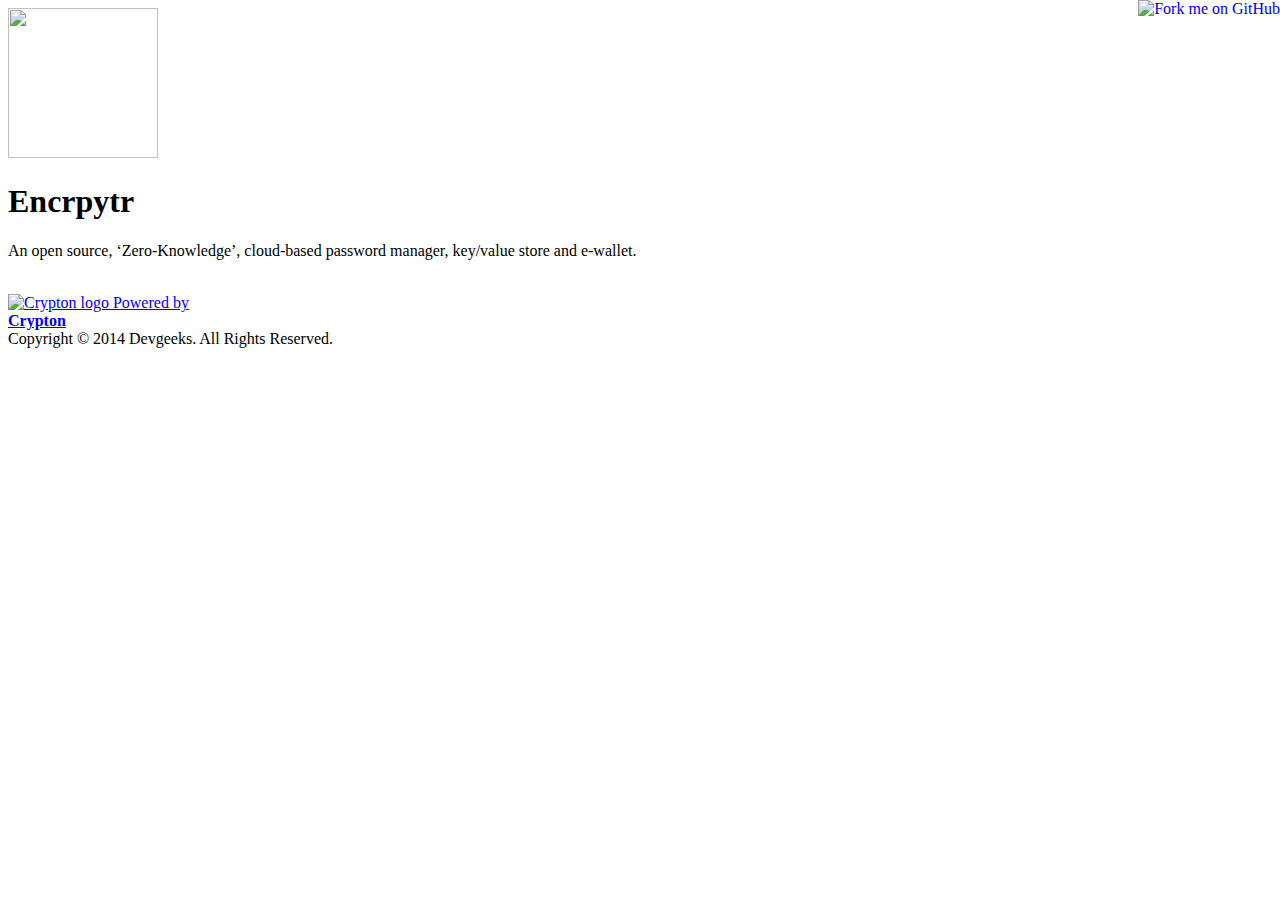
==== index.html @ 91ea1e86 "typo and some other pre-launch changes" ====
<!doctype html>
<!--[if lt IE 7 ]> <html class="no-js ie6" lang="en"> <![endif]-->
<!--[if IE 7 ]>    <html class="no-js ie7" lang="en"> <![endif]-->
<!--[if IE 8 ]>    <html class="no-js ie8" lang="en"> <![endif]-->
<!--[if (gte IE 9)|!(IE)]><!--> <html class="no-js" lang="en"> <!--<![endif]-->
<head>
  <meta charset="utf-8">
  <meta http-equiv="X-UA-Compatible" content="IE=edge,chrome=1">

  <title>Encryptr, Powered by Crypton</title>

  <meta name="description" content="Encryptr is an open source, ‘zero-knowledge’, cloud-based password manager, key/value store and e-wallet." />

  <meta name="viewport" content="width=device-width, initial-scale=1.0"/>

  <link rel="shortcut icon" href="/favicon.ico">
  <link rel="stylesheet" type="text/css" href="css/style.css" media="screen">

  <!--[if lt IE 9]>
    <script src="http://html5shiv.googlecode.com/svn/trunk/html5.js"></script>
  <link rel="stylesheet" type="text/css" href="css/ie.css" media="screen">
  <![endif]-->

  <!-- Typekit -->
  <script type="text/javascript" src="//use.typekit.net/xba6rxf.js"></script>
  <script type="text/javascript">try{Typekit.load();}catch(e){}</script>
</head>

<body id="encryptr">
  <div class="wrapper">
    <div class="container">

    <div class="row">
      <div>
        <img src="images/icon-encryptr.png" height="150" width="150">
        <h1 class="ir logo">Encrpytr</h1>
      </div>
    </div>

    <div class="row">
      <p class="description col-sm-8 col-sm-offset-2 col-md-6 col-md-offset-3">An open source, ‘Zero-Knowledge’, cloud-based password manager, key/value store and e-wallet.</p>
    </div>

    <div class="row buttons" style="visibility:hidden">
        <a href="#" class="app-store coming-soon"><img src="images/btn-app-store-coming-soon.png" height="52" width="155" alt="Available on the App Store"></a>
        <a href="##" class="google-play"><img src="images/btn-google-play.png" height="51" width="153" alt="Get it on Google Play"></a>
        <a href="##" class="desktop-app coming-soon"><img src="images/btn-desktop-coming-soon.png" height="52" width="155" alt="Get it for Desktop"></a>
      </div>

    <div class="row images">
      <div class="notebook"></div>
      <div class="iphone"></div>
      <div class="android"></div>
    </div>
  </div>

    <!-- GitHub Fork -->
    <a href="https://github.com/devgeeks/Encryptr"><img style="position: absolute; top: 0; right: 0; border: 0;" src="https://github-camo.global.ssl.fastly.net/a6677b08c955af8400f44c6298f40e7d19cc5b2d/68747470733a2f2f73332e616d617a6f6e6177732e636f6d2f6769746875622f726962626f6e732f666f726b6d655f72696768745f677261795f3664366436642e706e67" alt="Fork me on GitHub" data-canonical-src="https://s3.amazonaws.com/github/ribbons/forkme_right_gray_6d6d6d.png"></a>

    </div> <!-- .container -->

  <div class="row sponsored">
    <div class="col-sm-8 col-sm-offset-2 col-md-6 col-md-offset-3 col-lg-6 col-lg-offset-3">
      <a class="crypton" href="http://crypton.io." target="_blank"><img src="images/logo-crypton.png" height="43" width="124" alt="Crypton logo"> Powered by<br/><strong>Crypton</strong></a>
    </div>

  </div>

  <footer>
    Copyright &copy; 2014 Devgeeks. All Rights Reserved.
  </footer>


  <!-- Scripts -->
  <script src="//ajax.googleapis.com/ajax/libs/jquery/1.11.0/jquery.min.js"></script>

  <script src="js/plugins-min.js"></script>
  <script src="js/main-min.js"></script>

</body>
</html>
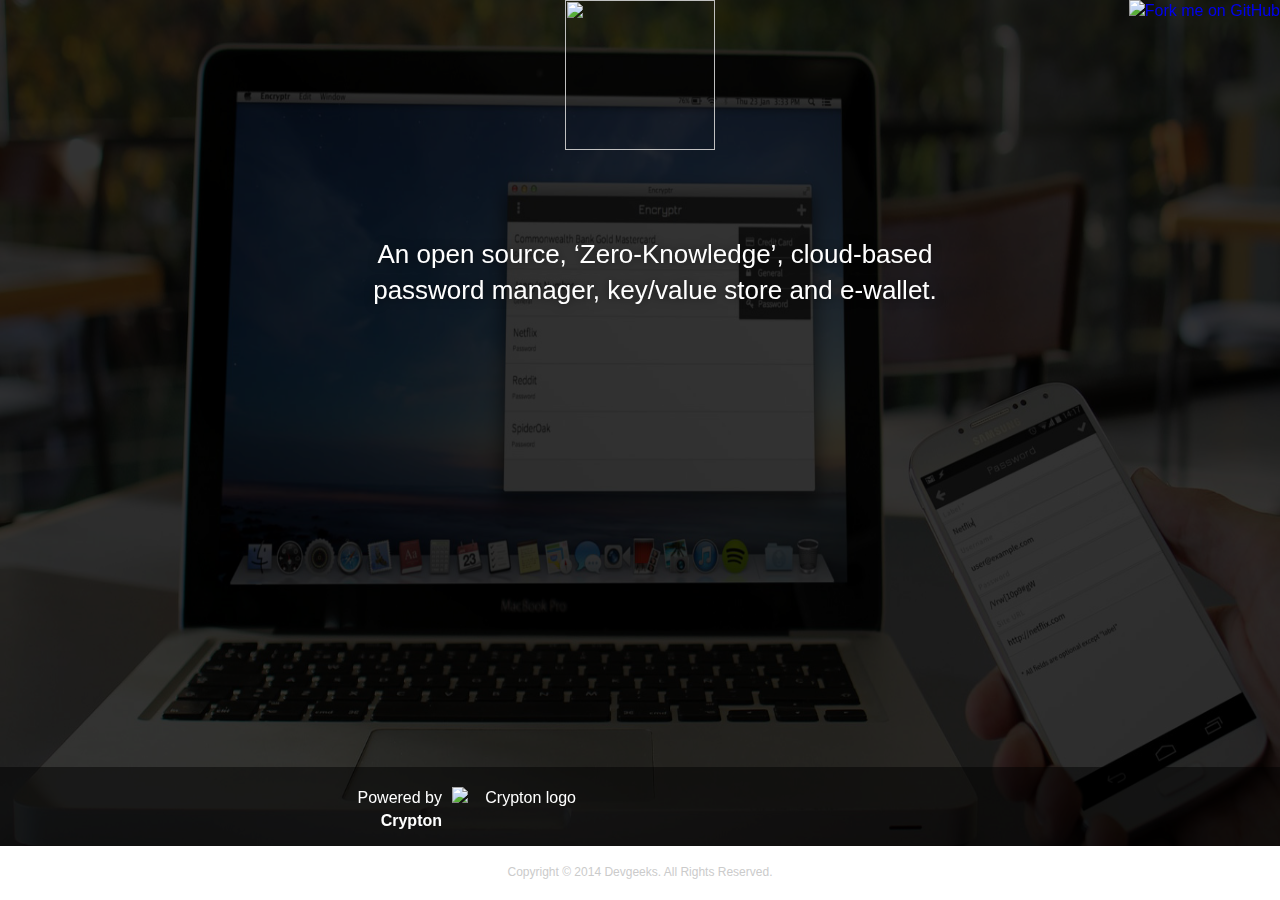
==== commit 1ca0fb80: "Merge 9fb2fab9880d6c416d9637548e2a4e3db90fe4f1 into 91ea1e86fa5f671bf40e0a42a2b309e0004c5e55" ====
--- a/index.html
+++ b/index.html
@@ -48,7 +48,7 @@
       </div>
 
     <div class="row images">
-      <div class="notebook"></div>
+      <!--<div class="notebook"></div>-->
       <div class="iphone"></div>
       <div class="android"></div>
     </div>
@@ -70,12 +70,12 @@
     Copyright &copy; 2014 Devgeeks. All Rights Reserved.
   </footer>
 
+  <div class="backstretch" style="left: 0px; top: 0px; overflow: hidden; margin: 0px; padding: 0px; z-index: -999999; position: fixed; width: 100%; height: 100%;"><img src="images/placeit2.jpg" style="position: absolute; margin: 0px; padding: 0px; border: none; max-height: none; max-width: none; z-index: -999999; opacity: 0.2; width: 100%; height: 100%; left: 0; top: 0px; background-color: rgb(0, 0, 0);"></div>
 
   <!-- Scripts -->
   <script src="//ajax.googleapis.com/ajax/libs/jquery/1.11.0/jquery.min.js"></script>
 
   <script src="js/plugins-min.js"></script>
   <script src="js/main-min.js"></script>
-
 </body>
 </html>
--- a/css/style.css
+++ b/css/style.css
@@ -0,0 +1,9 @@
+article,aside,details,figcaption,figure,footer,header,hgroup,nav,section{display:block}audio,canvas,video{display:inline-block;*display:inline;*zoom:1}audio:not([controls]){display:none}[hidden]{display:none}html{font-size:100%;-webkit-text-size-adjust:100%;-ms-text-size-adjust:100%}html,button,input,select,textarea{font-family:sans-serif;color:#222}body{background-color:#000;margin:0;font-size:1em;line-height:1.4}::-moz-selection{background:#400908;color:#fff;text-shadow:none}::selection{background:#400908;color:#fff;text-shadow:none}a{color:#00e}a:focus{outline:thin dotted}a:hover,a:active{outline:0}abbr[title]{border-bottom:1px dotted}b,strong{font-weight:bold}blockquote{margin:1em 40px}dfn{font-style:italic}hr{display:block;height:1px;border:0;border-top:1px solid #ccc;margin:1em 0;padding:0}ins{background:#ff9;color:#000;text-decoration:none}mark{background:#ff0;color:#000;font-style:italic;font-weight:bold}pre,code,kbd,samp{font-family:monospace,serif;_font-family:'courier new',monospace;font-size:1em}pre{white-space:pre;white-space:pre-wrap;word-wrap:break-word}q{quotes:none}q:before,q:after{content:"";content:none}small{font-size:85%}sub,sup{font-size:75%;line-height:0;position:relative;vertical-align:baseline}sup{top:-0.5em}sub{bottom:-0.25em}ul,ol{margin:0;padding:0}li{list-style-type:none}dd{margin:0 0 0 40px}nav ul,nav ol{list-style:none;list-style-image:none;margin:0;padding:0}img{border:0;-ms-interpolation-mode:bicubic;vertical-align:middle}svg:not(:root){overflow:hidden}figure{margin:0}form{margin:0}fieldset{border:0;margin:0;padding:0}label{cursor:pointer}legend{border:0;*margin-left:-7px;padding:0;white-space:normal}button,input,select,textarea{font-size:100%;margin:0;vertical-align:baseline;*vertical-align:middle}button,input{line-height:normal}button,input[type="button"],input[type="reset"],input[type="submit"]{cursor:pointer;-webkit-appearance:button;*overflow:visible}button[disabled],input[disabled]{cursor:default}input[type="checkbox"],input[type="radio"]{box-sizing:border-box;padding:0;*width:13px;*height:13px}input[type="search"]{-webkit-appearance:textfield;-moz-box-sizing:content-box;-webkit-box-sizing:content-box;box-sizing:content-box}input[type="search"]::-webkit-search-decoration,input[type="search"]::-webkit-search-cancel-button{-webkit-appearance:none}button::-moz-focus-inner,input::-moz-focus-inner{border:0;padding:0}textarea{overflow:auto;vertical-align:top;resize:vertical}input:invalid,textarea:invalid{background-color:#f0dddd}table{border-collapse:collapse;border-spacing:0}td{vertical-align:top}.chromeframe{margin:.2em 0;background:#ccc;color:black;padding:.2em 0}/*!
+ * Bootstrap v3.0.3
+ *
+ * Copyright 2013 Twitter, Inc
+ * Licensed under the Apache License v2.0
+ * http://www.apache.org/licenses/LICENSE-2.0
+ *
+ * Designed and built with all the love in the world @twitter by @mdo and @fat.
+ */.container{margin-right:auto;margin-left:auto;padding-left:15px;padding-right:15px}.container:before,.container:after{content:" ";display:table}.container:after{clear:both}@media(min-width:768px){.container{width:750px}}@media(min-width:992px){.container{width:970px}}@media(min-width:1200px){.container{width:1170px}}.row:before,.row:after{content:" ";display:table}.row:after{clear:both}.col-xs-1,.col-sm-1,.col-md-1,.col-lg-1,.col-xs-2,.col-sm-2,.col-md-2,.col-lg-2,.col-xs-3,.col-sm-3,.col-md-3,.col-lg-3,.col-xs-4,.col-sm-4,.col-md-4,.col-lg-4,.col-xs-5,.col-sm-5,.col-md-5,.col-lg-5,.col-xs-6,.col-sm-6,.col-md-6,.col-lg-6,.col-xs-7,.col-sm-7,.col-md-7,.col-lg-7,.col-xs-8,.col-sm-8,.col-md-8,.col-lg-8,.col-xs-9,.col-sm-9,.col-md-9,.col-lg-9,.col-xs-10,.col-sm-10,.col-md-10,.col-lg-10,.col-xs-11,.col-sm-11,.col-md-11,.col-lg-11,.col-xs-12,.col-sm-12,.col-md-12,.col-lg-12{position:relative;min-height:1px;padding-left:15px;padding-right:15px}.col-xs-1,.col-xs-2,.col-xs-3,.col-xs-4,.col-xs-5,.col-xs-6,.col-xs-7,.col-xs-8,.col-xs-9,.col-xs-10,.col-xs-11,.col-xs-12{float:left}.col-xs-12{width:100%}.col-xs-11{width:91.66666666666666%}.col-xs-10{width:83.33333333333334%}.col-xs-9{width:75%}.col-xs-8{width:66.66666666666666%}.col-xs-7{width:58.333333333333336%}.col-xs-6{width:50%}.col-xs-5{width:41.66666666666667%}.col-xs-4{width:33.33333333333333%}.col-xs-3{width:25%}.col-xs-2{width:16.666666666666664%}.col-xs-1{width:8.333333333333332%}.col-xs-pull-12{right:100%}.col-xs-pull-11{right:91.66666666666666%}.col-xs-pull-10{right:83.33333333333334%}.col-xs-pull-9{right:75%}.col-xs-pull-8{right:66.66666666666666%}.col-xs-pull-7{right:58.333333333333336%}.col-xs-pull-6{right:50%}.col-xs-pull-5{right:41.66666666666667%}.col-xs-pull-4{right:33.33333333333333%}.col-xs-pull-3{right:25%}.col-xs-pull-2{right:16.666666666666664%}.col-xs-pull-1{right:8.333333333333332%}.col-xs-pull-0{right:0}.col-xs-push-12{left:100%}.col-xs-push-11{left:91.66666666666666%}.col-xs-push-10{left:83.33333333333334%}.col-xs-push-9{left:75%}.col-xs-push-8{left:66.66666666666666%}.col-xs-push-7{left:58.333333333333336%}.col-xs-push-6{left:50%}.col-xs-push-5{left:41.66666666666667%}.col-xs-push-4{left:33.33333333333333%}.col-xs-push-3{left:25%}.col-xs-push-2{left:16.666666666666664%}.col-xs-push-1{left:8.333333333333332%}.col-xs-push-0{left:0}.col-xs-offset-12{margin-left:100%}.col-xs-offset-11{margin-left:91.66666666666666%}.col-xs-offset-10{margin-left:83.33333333333334%}.col-xs-offset-9{margin-left:75%}.col-xs-offset-8{margin-left:66.66666666666666%}.col-xs-offset-7{margin-left:58.333333333333336%}.col-xs-offset-6{margin-left:50%}.col-xs-offset-5{margin-left:41.66666666666667%}.col-xs-offset-4{margin-left:33.33333333333333%}.col-xs-offset-3{margin-left:25%}.col-xs-offset-2{margin-left:16.666666666666664%}.col-xs-offset-1{margin-left:8.333333333333332%}.col-xs-offset-0{margin-left:0}@media(min-width:768px){.col-sm-1,.col-sm-2,.col-sm-3,.col-sm-4,.col-sm-5,.col-sm-6,.col-sm-7,.col-sm-8,.col-sm-9,.col-sm-10,.col-sm-11,.col-sm-12{float:left}.col-sm-12{width:100%}.col-sm-11{width:91.66666666666666%}.col-sm-10{width:83.33333333333334%}.col-sm-9{width:75%}.col-sm-8{width:66.66666666666666%}.col-sm-7{width:58.333333333333336%}.col-sm-6{width:50%}.col-sm-5{width:41.66666666666667%}.col-sm-4{width:33.33333333333333%}.col-sm-3{width:25%}.col-sm-2{width:16.666666666666664%}.col-sm-1{width:8.333333333333332%}.col-sm-pull-12{right:100%}.col-sm-pull-11{right:91.66666666666666%}.col-sm-pull-10{right:83.33333333333334%}.col-sm-pull-9{right:75%}.col-sm-pull-8{right:66.66666666666666%}.col-sm-pull-7{right:58.333333333333336%}.col-sm-pull-6{right:50%}.col-sm-pull-5{right:41.66666666666667%}.col-sm-pull-4{right:33.33333333333333%}.col-sm-pull-3{right:25%}.col-sm-pull-2{right:16.666666666666664%}.col-sm-pull-1{right:8.333333333333332%}.col-sm-pull-0{right:0}.col-sm-push-12{left:100%}.col-sm-push-11{left:91.66666666666666%}.col-sm-push-10{left:83.33333333333334%}.col-sm-push-9{left:75%}.col-sm-push-8{left:66.66666666666666%}.col-sm-push-7{left:58.333333333333336%}.col-sm-push-6{left:50%}.col-sm-push-5{left:41.66666666666667%}.col-sm-push-4{left:33.33333333333333%}.col-sm-push-3{left:25%}.col-sm-push-2{left:16.666666666666664%}.col-sm-push-1{left:8.333333333333332%}.col-sm-push-0{left:0}.col-sm-offset-12{margin-left:100%}.col-sm-offset-11{margin-left:91.66666666666666%}.col-sm-offset-10{margin-left:83.33333333333334%}.col-sm-offset-9{margin-left:75%}.col-sm-offset-8{margin-left:66.66666666666666%}.col-sm-offset-7{margin-left:58.333333333333336%}.col-sm-offset-6{margin-left:50%}.col-sm-offset-5{margin-left:41.66666666666667%}.col-sm-offset-4{margin-left:33.33333333333333%}.col-sm-offset-3{margin-left:25%}.col-sm-offset-2{margin-left:16.666666666666664%}.col-sm-offset-1{margin-left:8.333333333333332%}.col-sm-offset-0{margin-left:0}}@media(min-width:992px){.col-md-1,.col-md-2,.col-md-3,.col-md-4,.col-md-5,.col-md-6,.col-md-7,.col-md-8,.col-md-9,.col-md-10,.col-md-11,.col-md-12{float:left}.col-md-12{width:100%}.col-md-11{width:91.66666666666666%}.col-md-10{width:83.33333333333334%}.col-md-9{width:75%}.col-md-8{width:66.66666666666666%}.col-md-7{width:58.333333333333336%}.col-md-6{width:50%}.col-md-5{width:41.66666666666667%}.col-md-4{width:33.33333333333333%}.col-md-3{width:25%}.col-md-2{width:16.666666666666664%}.col-md-1{width:8.333333333333332%}.col-md-pull-12{right:100%}.col-md-pull-11{right:91.66666666666666%}.col-md-pull-10{right:83.33333333333334%}.col-md-pull-9{right:75%}.col-md-pull-8{right:66.66666666666666%}.col-md-pull-7{right:58.333333333333336%}.col-md-pull-6{right:50%}.col-md-pull-5{right:41.66666666666667%}.col-md-pull-4{right:33.33333333333333%}.col-md-pull-3{right:25%}.col-md-pull-2{right:16.666666666666664%}.col-md-pull-1{right:8.333333333333332%}.col-md-pull-0{right:0}.col-md-push-12{left:100%}.col-md-push-11{left:91.66666666666666%}.col-md-push-10{left:83.33333333333334%}.col-md-push-9{left:75%}.col-md-push-8{left:66.66666666666666%}.col-md-push-7{left:58.333333333333336%}.col-md-push-6{left:50%}.col-md-push-5{left:41.66666666666667%}.col-md-push-4{left:33.33333333333333%}.col-md-push-3{left:25%}.col-md-push-2{left:16.666666666666664%}.col-md-push-1{left:8.333333333333332%}.col-md-push-0{left:0}.col-md-offset-12{margin-left:100%}.col-md-offset-11{margin-left:91.66666666666666%}.col-md-offset-10{margin-left:83.33333333333334%}.col-md-offset-9{margin-left:75%}.col-md-offset-8{margin-left:66.66666666666666%}.col-md-offset-7{margin-left:58.333333333333336%}.col-md-offset-6{margin-left:50%}.col-md-offset-5{margin-left:41.66666666666667%}.col-md-offset-4{margin-left:33.33333333333333%}.col-md-offset-3{margin-left:25%}.col-md-offset-2{margin-left:16.666666666666664%}.col-md-offset-1{margin-left:8.333333333333332%}.col-md-offset-0{margin-left:0}}@media(min-width:1200px){.col-lg-1,.col-lg-2,.col-lg-3,.col-lg-4,.col-lg-5,.col-lg-6,.col-lg-7,.col-lg-8,.col-lg-9,.col-lg-10,.col-lg-11,.col-lg-12{float:left}.col-lg-12{width:100%}.col-lg-11{width:91.66666666666666%}.col-lg-10{width:83.33333333333334%}.col-lg-9{width:75%}.col-lg-8{width:66.66666666666666%}.col-lg-7{width:58.333333333333336%}.col-lg-6{width:50%}.col-lg-5{width:41.66666666666667%}.col-lg-4{width:33.33333333333333%}.col-lg-3{width:25%}.col-lg-2{width:16.666666666666664%}.col-lg-1{width:8.333333333333332%}.col-lg-pull-12{right:100%}.col-lg-pull-11{right:91.66666666666666%}.col-lg-pull-10{right:83.33333333333334%}.col-lg-pull-9{right:75%}.col-lg-pull-8{right:66.66666666666666%}.col-lg-pull-7{right:58.333333333333336%}.col-lg-pull-6{right:50%}.col-lg-pull-5{right:41.66666666666667%}.col-lg-pull-4{right:33.33333333333333%}.col-lg-pull-3{right:25%}.col-lg-pull-2{right:16.666666666666664%}.col-lg-pull-1{right:8.333333333333332%}.col-lg-pull-0{right:0}.col-lg-push-12{left:100%}.col-lg-push-11{left:91.66666666666666%}.col-lg-push-10{left:83.33333333333334%}.col-lg-push-9{left:75%}.col-lg-push-8{left:66.66666666666666%}.col-lg-push-7{left:58.333333333333336%}.col-lg-push-6{left:50%}.col-lg-push-5{left:41.66666666666667%}.col-lg-push-4{left:33.33333333333333%}.col-lg-push-3{left:25%}.col-lg-push-2{left:16.666666666666664%}.col-lg-push-1{left:8.333333333333332%}.col-lg-push-0{left:0}.col-lg-offset-12{margin-left:100%}.col-lg-offset-11{margin-left:91.66666666666666%}.col-lg-offset-10{margin-left:83.33333333333334%}.col-lg-offset-9{margin-left:75%}.col-lg-offset-8{margin-left:66.66666666666666%}.col-lg-offset-7{margin-left:58.333333333333336%}.col-lg-offset-6{margin-left:50%}.col-lg-offset-5{margin-left:41.66666666666667%}.col-lg-offset-4{margin-left:33.33333333333333%}.col-lg-offset-3{margin-left:25%}.col-lg-offset-2{margin-left:16.666666666666664%}.col-lg-offset-1{margin-left:8.333333333333332%}.col-lg-offset-0{margin-left:0}}.modal-open{overflow:hidden}.modal{display:none;overflow:auto;overflow-y:scroll;position:fixed;top:0;right:0;bottom:0;left:0;z-index:1040}.modal.fade .modal-dialog{-webkit-transform:translate(0,-25%);-ms-transform:translate(0,-25%);transform:translate(0,-25%);-webkit-transition:-webkit-transform .3s ease-out;-moz-transition:-moz-transform .3s ease-out;-o-transition:-o-transform .3s ease-out;transition:transform .3s ease-out}.modal.in .modal-dialog{-webkit-transform:translate(0,0);-ms-transform:translate(0,0);transform:translate(0,0)}.modal-dialog{position:relative;width:auto;margin:10px;z-index:1050}.modal-content{position:relative;background-color:#fff;border:1px solid #999;border:1px solid rgba(0,0,0,0.2);border-radius:6px;-webkit-box-shadow:0 3px 9px rgba(0,0,0,0.5);box-shadow:0 3px 9px rgba(0,0,0,0.5);background-clip:padding-box;outline:0}.modal-backdrop{position:fixed;top:0;right:0;bottom:0;left:0;z-index:1030;background-color:#000}.modal-backdrop.fade{opacity:0;filter:alpha(opacity=0)}.modal-backdrop.in{opacity:.5;filter:alpha(opacity=50)}.modal-header{padding:15px;border-bottom:1px solid #e5e5e5;min-height:16.428571429px}.modal-header .close{margin-top:-2px}.modal-title{margin:0;line-height:1.428571429}.modal-body{position:relative;padding:20px}.modal-footer{margin-top:15px;padding:19px 20px 20px;text-align:right;border-top:1px solid #e5e5e5}.modal-footer:before,.modal-footer:after{content:" ";display:table}.modal-footer:after{clear:both}.modal-footer .btn+.btn{margin-left:5px;margin-bottom:0}.modal-footer .btn-group .btn+.btn{margin-left:-1px}.modal-footer .btn-block+.btn-block{margin-left:0}@media screen and (min-width:768px){.modal-dialog{width:600px;margin:30px auto}.modal-content{-webkit-box-shadow:0 5px 15px rgba(0,0,0,0.5);box-shadow:0 5px 15px rgba(0,0,0,0.5)}}.text-shadow{text-shadow:0 1px 2px rgba(0,0,0,0.2)}body{font-family:"proxima-nova","Helvetica Neue",Helvetica,Arial,sans-serif;margin:0;text-align:center;height:100%;color:#fff;position:relative}.wrapper{width:100%;margin:0 auto;padding:0}header{margin-top:3em}header img{animation:spin 10000ms infinite linear}h1.logo{margin:10px auto 5px;width:300px;height:45px;background:url(../images/text-encryptr.png) no-repeat}p.description{font-size:26px;text-shadow:0 0 10px rgba(0,0,0,0.5)}.buttons{padding-bottom:30em}.buttons img{margin:5px 0}.buttons a:hover{opacity:.8}.buttons a.coming-soon{opacity:.5;position:relative;cursor:default}.buttons a.coming-soon:before{position:absolute;top:0;font-weight:bold;color:#fff;width:100%;padding:14px 0 15px;margin-top:-14px;border-radius:4px}.sponsored{position:absolute;bottom:3em;background:rgba(0,0,0,0.5);width:100%;padding:.25em 0;margin-top:3em;font-size:16px}.sponsored a{color:#fff;display:block;float:left;width:45%;margin:0 2.5%;text-align:center;padding:1em 0;text-decoration:none}.sponsored a img{display:none;float:right;margin:0 0 0 10px}.notebook{display:none}.iphone{display:none}.android{display:block;width:220px;height:441px;background:url('../images/img-android-phone.png') no-repeat;margin-left:-110px;bottom:0;position:absolute;left:50%}footer{background:#fff;text-align:center;font-size:.75em;color:#cbcbcb;padding:1.5em 0;position:absolute;bottom:0;height:1.5em;width:100%}.ir{display:block;border:0;text-indent:-999em;overflow:hidden;background-color:transparent;background-repeat:no-repeat;text-align:left;direction:ltr;*line-height:0}.ir br{display:none}@keyframes spin{0%{transform:rotateZ(0deg)}100%{transform:rotateZ(360deg)}}@media only screen and (min-width:800px){.buttons{padding-bottom:10em}.sponsored{position:fixed}.sponsored a{text-align:right;width:225px}.sponsored a.spideroak{width:170px}.sponsored a img{display:block}.android{bottom:-330px}footer{position:fixed}}@media only screen and (min-width:1000px){.container{position:relative}.notebook{display:block;width:327px;height:191px;background:url('../images/img-notebook.png') no-repeat;position:absolute;top:-180px;right:-10px;transition:all .2s ease-in;transform:rotate(5deg) translateX(20px) translateY(120px)}.iphone{display:block;z-index:100;width:210px;height:449px;background:url('../images/img-iphone-phone.png') no-repeat;position:absolute;bottom:-170px;right:-220px;transition:all 0s ease-in;transform:rotate(10deg) translateX(-270px) translateY(-40px)}.android{z-index:100;top:140px;left:-200px;margin-left:0;transition:all .3s ease-in;transform:rotate(-10deg) translateX(210px) translateY(-40px)}}@media only screen and (min-width:1200px){.android{left:-170px}}@media only screen and (-webkit-min-device-pixel-ratio:1.5),only screen and (-moz-min-device-pixel-ratio:1.5),only screen and (-o-min-device-pixel-ratio:3/.hidden{display:none!important;visibility:hidden}.visuallyhidden{border:0;clip:rect(0 0 0 0);height:1px;margin:-1px;overflow:hidden;padding:0;position:absolute;width:1px}.visuallyhidden.focusable:active,.visuallyhidden.focusable:focus{clip:auto;height:auto;margin:0;overflow:visible;position:static;width:auto}.invisible{visibility:hidden}.clearfix:before,.clearfix:after{content:"";display:table}.clearfix:after{clear:both}.clearfix{*zoom:1}
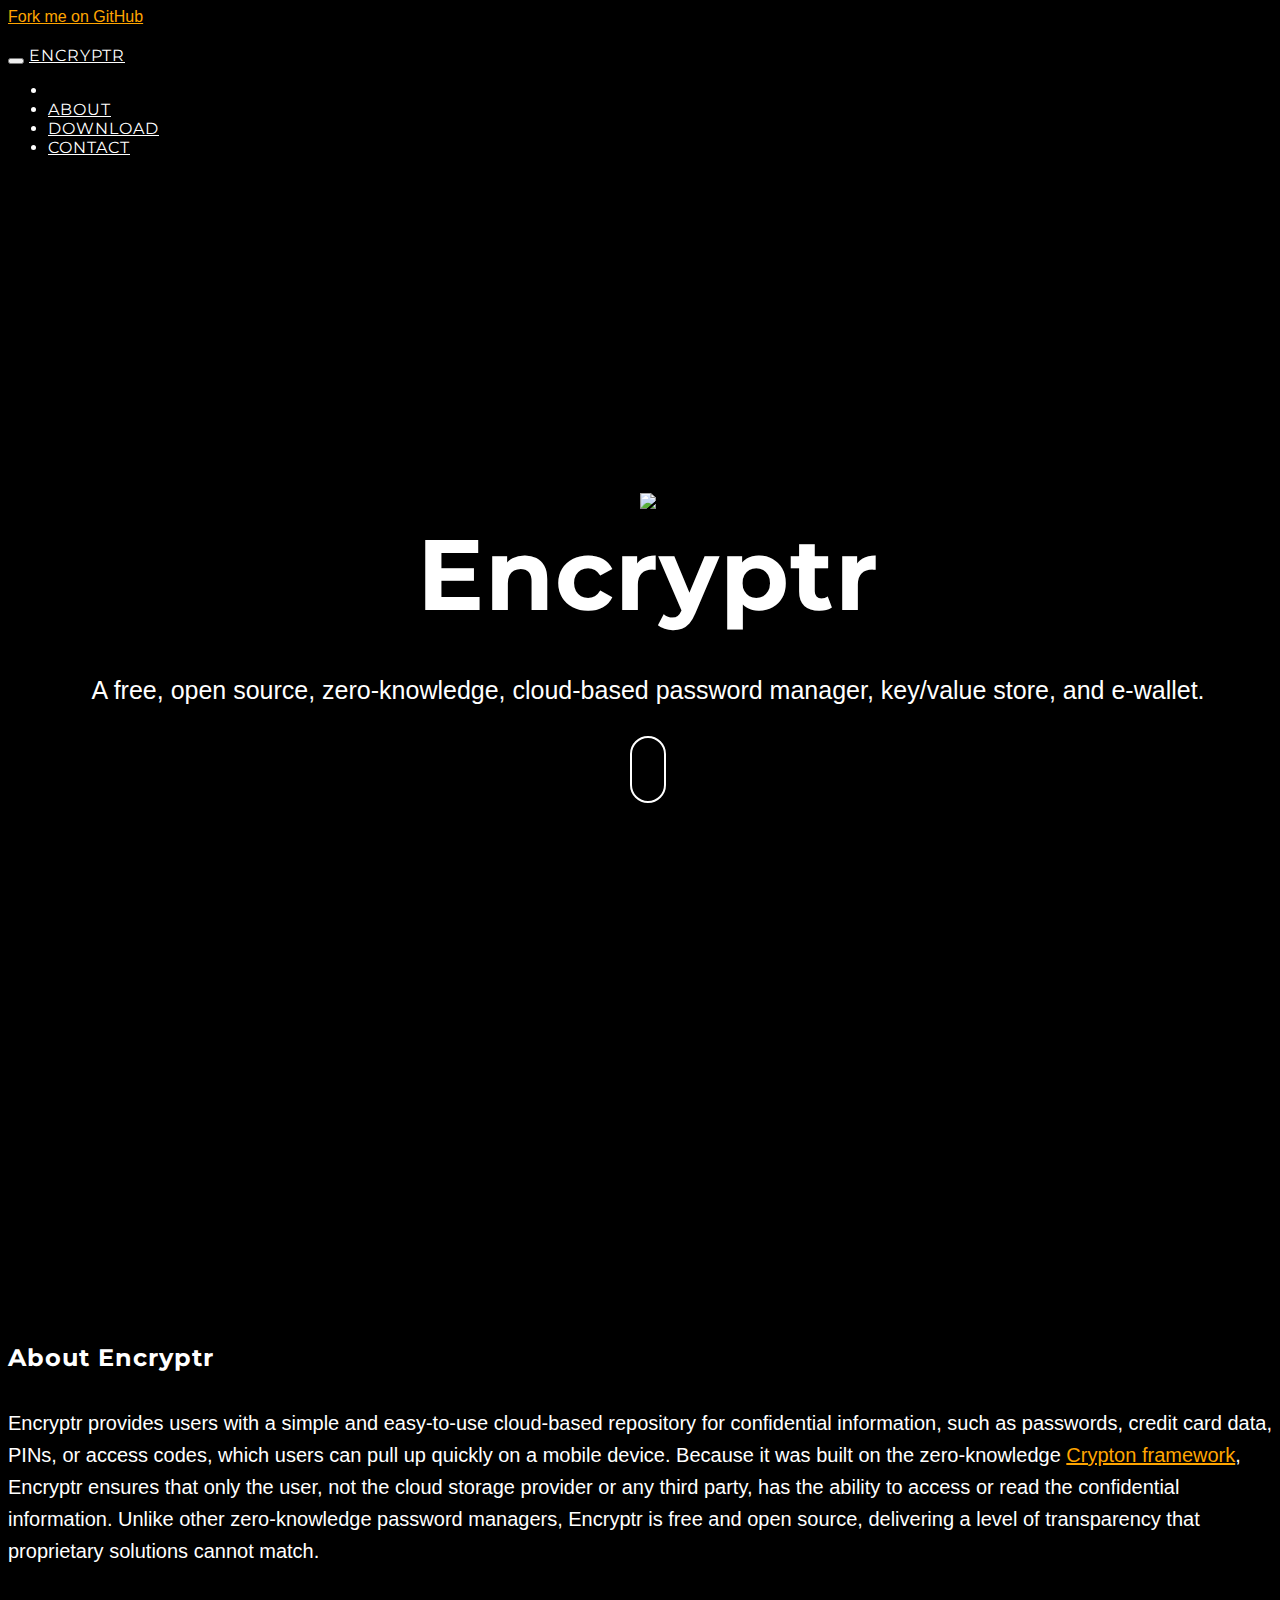
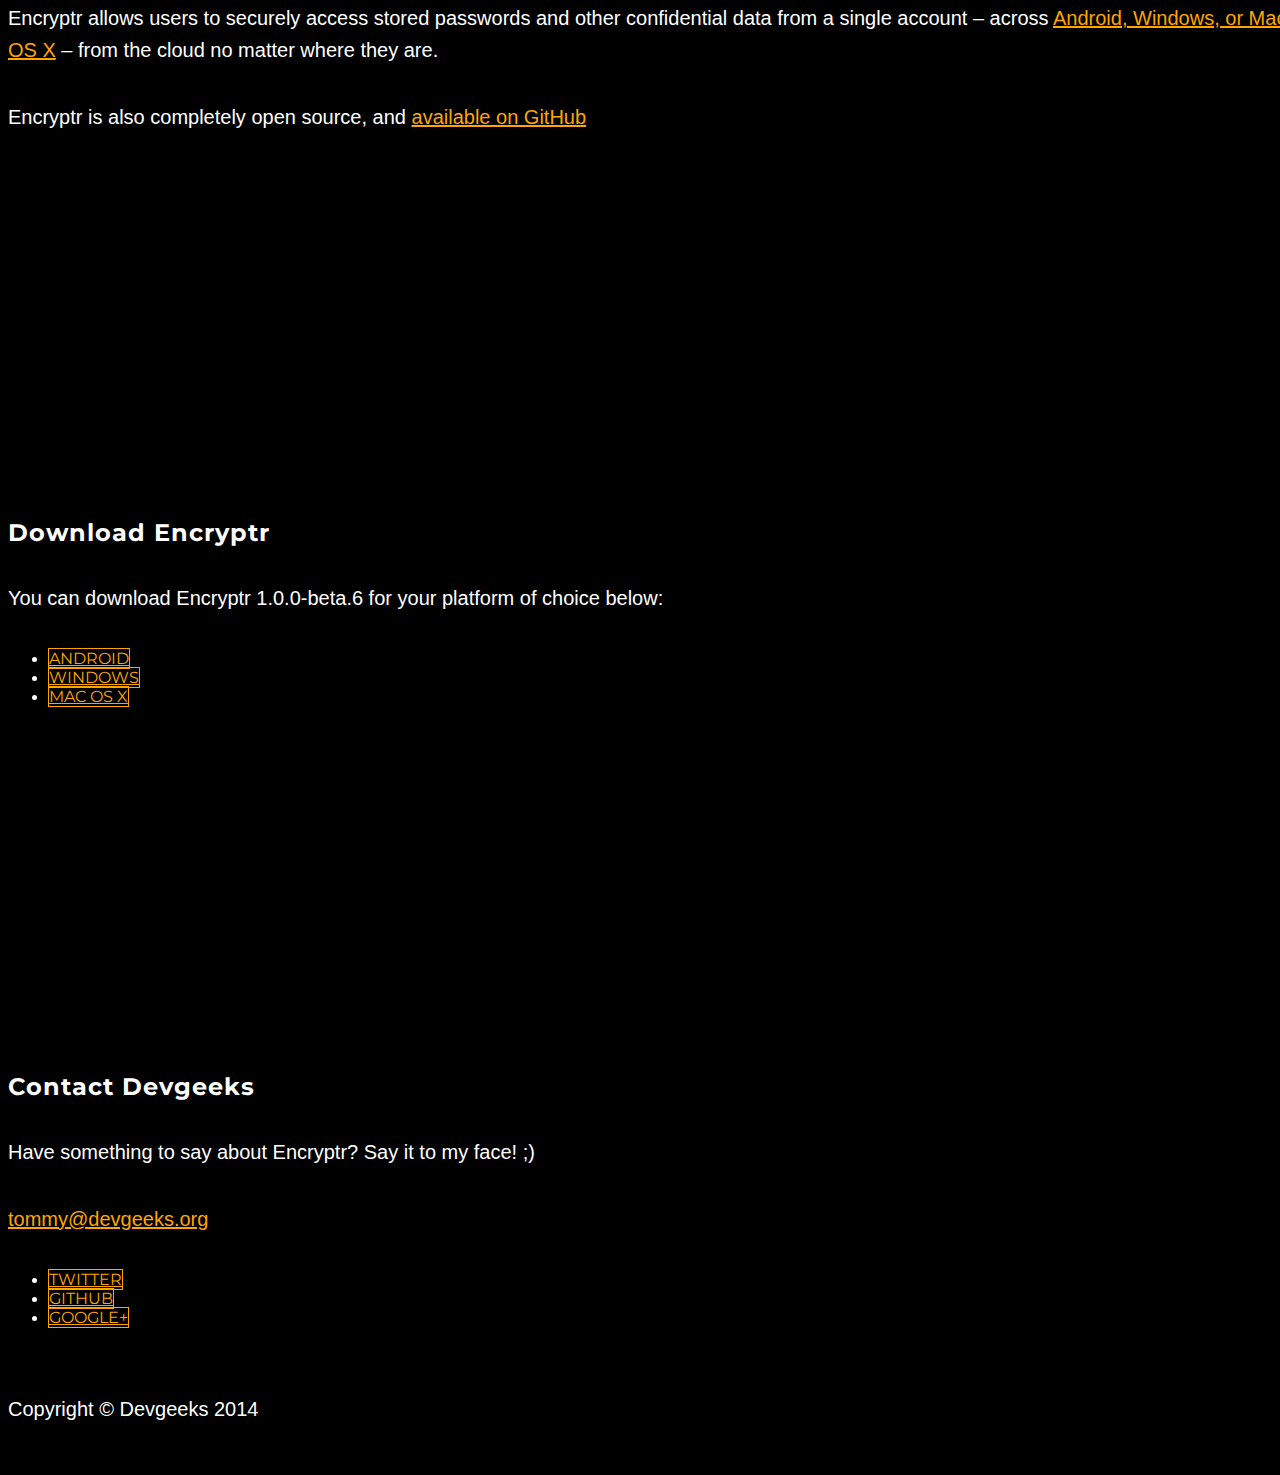
==== commit e0d63145: "font smoothing and css animations" ====
--- a/index.html
+++ b/index.html
@@ -1,81 +1,177 @@
-<!doctype html>
-<!--[if lt IE 7 ]> <html class="no-js ie6" lang="en"> <![endif]-->
-<!--[if IE 7 ]>    <html class="no-js ie7" lang="en"> <![endif]-->
-<!--[if IE 8 ]>    <html class="no-js ie8" lang="en"> <![endif]-->
-<!--[if (gte IE 9)|!(IE)]><!--> <html class="no-js" lang="en"> <!--<![endif]-->
-<head>
-  <meta charset="utf-8">
-  <meta http-equiv="X-UA-Compatible" content="IE=edge,chrome=1">
-
-  <title>Encryptr, Powered by Crypton</title>
-
-  <meta name="description" content="Encryptr is an open source, ‘zero-knowledge’, cloud-based password manager, key/value store and e-wallet." />
-
-  <meta name="viewport" content="width=device-width, initial-scale=1.0"/>
-
-  <link rel="shortcut icon" href="/favicon.ico">
-  <link rel="stylesheet" type="text/css" href="css/style.css" media="screen">
-
-  <!--[if lt IE 9]>
-    <script src="http://html5shiv.googlecode.com/svn/trunk/html5.js"></script>
-  <link rel="stylesheet" type="text/css" href="css/ie.css" media="screen">
-  <![endif]-->
-
-  <!-- Typekit -->
-  <script type="text/javascript" src="//use.typekit.net/xba6rxf.js"></script>
-  <script type="text/javascript">try{Typekit.load();}catch(e){}</script>
-</head>
-
-<body id="encryptr">
-  <div class="wrapper">
-    <div class="container">
-
-    <div class="row">
-      <div>
-        <img src="images/icon-encryptr.png" height="150" width="150">
-        <h1 class="ir logo">Encrpytr</h1>
-      </div>
-    </div>
-
-    <div class="row">
-      <p class="description col-sm-8 col-sm-offset-2 col-md-6 col-md-offset-3">An open source, ‘Zero-Knowledge’, cloud-based password manager, key/value store and e-wallet.</p>
-    </div>
-
-    <div class="row buttons" style="visibility:hidden">
-        <a href="#" class="app-store coming-soon"><img src="images/btn-app-store-coming-soon.png" height="52" width="155" alt="Available on the App Store"></a>
-        <a href="##" class="google-play"><img src="images/btn-google-play.png" height="51" width="153" alt="Get it on Google Play"></a>
-        <a href="##" class="desktop-app coming-soon"><img src="images/btn-desktop-coming-soon.png" height="52" width="155" alt="Get it for Desktop"></a>
-      </div>
-
-    <div class="row images">
-      <!--<div class="notebook"></div>-->
-      <div class="iphone"></div>
-      <div class="android"></div>
-    </div>
-  </div>
-
-    <!-- GitHub Fork -->
-    <a href="https://github.com/devgeeks/Encryptr"><img style="position: absolute; top: 0; right: 0; border: 0;" src="https://github-camo.global.ssl.fastly.net/a6677b08c955af8400f44c6298f40e7d19cc5b2d/68747470733a2f2f73332e616d617a6f6e6177732e636f6d2f6769746875622f726962626f6e732f666f726b6d655f72696768745f677261795f3664366436642e706e67" alt="Fork me on GitHub" data-canonical-src="https://s3.amazonaws.com/github/ribbons/forkme_right_gray_6d6d6d.png"></a>
-
-    </div> <!-- .container -->
-
-  <div class="row sponsored">
-    <div class="col-sm-8 col-sm-offset-2 col-md-6 col-md-offset-3 col-lg-6 col-lg-offset-3">
-      <a class="crypton" href="http://crypton.io." target="_blank"><img src="images/logo-crypton.png" height="43" width="124" alt="Crypton logo"> Powered by<br/><strong>Crypton</strong></a>
-    </div>
-
-  </div>
-
-  <footer>
-    Copyright &copy; 2014 Devgeeks. All Rights Reserved.
-  </footer>
-
-  <div class="backstretch" style="left: 0px; top: 0px; overflow: hidden; margin: 0px; padding: 0px; z-index: -999999; position: fixed; width: 100%; height: 100%;"><img src="images/placeit2.jpg" style="position: absolute; margin: 0px; padding: 0px; border: none; max-height: none; max-width: none; z-index: -999999; opacity: 0.2; width: 100%; height: 100%; left: 0; top: 0px; background-color: rgb(0, 0, 0);"></div>
-
-  <!-- Scripts -->
-  <script src="//ajax.googleapis.com/ajax/libs/jquery/1.11.0/jquery.min.js"></script>
-
-  <script src="js/plugins-min.js"></script>
-  <script src="js/main-min.js"></script>
-</body>
-</html>
+<!DOCTYPE html>
+<html lang="en">
+
+<head>
+
+    <meta charset="utf-8">
+    <meta http-equiv="X-UA-Compatible" content="IE=edge">
+    <meta name="viewport" content="width=device-width, initial-scale=1, max-scale=1">
+    <meta name="description" content="">
+    <meta name="author" content="">
+
+    <title>Encryptr - Powered by Crypton</title>
+
+    <!-- Bootstrap Core CSS -->
+    <link href="css/bootstrap.min.css" rel="stylesheet">
+    <link href="css/gh-fork-ribbon.css" rel="stylesheet">
+
+    <!-- Custom CSS -->
+    <link href="css/grayscale.css" rel="stylesheet">
+
+    <!-- Custom Fonts -->
+    <link href="font-awesome-4.1.0/css/font-awesome.min.css" rel="stylesheet" type="text/css">
+    <link href="http://fonts.googleapis.com/css?family=Lora:400,700,400italic,700italic" rel="stylesheet" type="text/css">
+    <link href="http://fonts.googleapis.com/css?family=Montserrat:400,700" rel="stylesheet" type="text/css">
+
+    <!-- HTML5 Shim and Respond.js IE8 support of HTML5 elements and media queries -->
+    <!-- WARNING: Respond.js doesn't work if you view the page via file:// -->
+    <!--[if lt IE 9]>
+        <script src="https://oss.maxcdn.com/libs/html5shiv/3.7.0/html5shiv.js"></script>
+        <script src="https://oss.maxcdn.com/libs/respond.js/1.4.2/respond.min.js"></script>
+        <link href="css/gh-fork-ribbon.ie.css" rel="stylesheet">
+    <![endif]-->
+
+</head>
+
+<body id="page-top" data-spy="scroll" data-target=".navbar-fixed-top">
+<!-- GitHub Fork -->
+    <div class="github-fork-ribbon-wrapper right-bottom">
+        <div class="github-fork-ribbon">
+            <a target="_blank" href="https://github.com/devgeeks/Encryptr">Fork me on GitHub</a>
+        </div>
+    </div>
+    <!-- Navigation -->
+    <nav class="navbar navbar-custom navbar-fixed-top" role="navigation">
+        <div class="container">
+            <div class="navbar-header">
+                <button type="button" class="navbar-toggle" data-toggle="collapse" data-target=".navbar-main-collapse">
+                    <i class="fa fa-bars"></i>
+                </button>
+                <a class="navbar-brand page-scroll" href="#page-top"><span class="light">Encryptr</span></a>
+            </div>
+
+            <!-- Collect the nav links, forms, and other content for toggling -->
+            <div class="collapse navbar-collapse navbar-right navbar-main-collapse">
+                <ul class="nav navbar-nav">
+                    <!-- Hidden li included to remove active class from about link when scrolled up past about section -->
+                    <li class="hidden">
+                        <a href="#page-top"></a>
+                    </li>
+                    <li>
+                        <a class="page-scroll" href="#about">About</a>
+                    </li>
+                    <li>
+                        <a class="page-scroll" href="#download">Download</a>
+                    </li>
+                    <li>
+                        <a class="page-scroll" href="#contact">Contact</a>
+                    </li>
+                </ul>
+            </div>
+            <!-- /.navbar-collapse -->
+        </div>
+        <!-- /.container -->
+    </nav>
+    
+    <!-- Intro Header -->
+    <header class="intro">
+        <div class="intro-body">
+            <div class="container">
+                <div class="row">
+                    <div class="col-md-8 col-md-offset-2">
+                        <img class="logo" src="./img/logo.png" />
+                        <h1 class="brand-heading">Encryptr</h1>
+                        <p class="intro-text">A free, open source, zero-knowledge, cloud-based password manager, key/value store, and e-wallet.</p>
+                        <a href="#about" class="btn btn-circle page-scroll"><i class="fa fa-angle-double-down animated"></i></a>
+                    </div>
+                </div>
+            </div>
+        </div>
+    </header>
+
+    <!-- About Section -->
+    <section id="about" class="container content-section">
+        <div class="row">
+            <div class="col-lg-8 col-lg-offset-2">
+                <h2>About Encryptr</h2>
+                <p>Encryptr provides users with a simple and easy-to-use cloud-based repository for confidential information, such as passwords, credit card data, PINs, or access codes, which users can pull up quickly on a mobile device. Because it was built on the zero-knowledge <a href="https://crypton.io">Crypton framework</a>, Encryptr ensures that only the user, not the cloud storage provider or any third party, has the ability to access or read the confidential information. Unlike other zero-knowledge password managers, Encryptr is free and open source, delivering a level of transparency that proprietary solutions cannot match.</p>
+                <p>Encryptr allows users to securely access stored passwords and other confidential data from a single account – across <a href="#download">Android, Windows, or Mac OS X</a> – from the cloud no matter where they are.</p>
+                <p>Encryptr is also completely open source, and <a href="https://github.com/devgeeks/Encryptr">available on GitHub</a></p>
+            </div>
+        </div>
+    </section>
+
+    <!-- Download Section -->
+    <section id="download" class="content-section text-center">
+        <div class="download-section">
+            <div class="container">
+                <div class="col-lg-8 col-lg-offset-2">
+                    <h2>Download Encryptr</h2>
+                    <p>You can download Encryptr 1.0.0-beta.6 for your platform of choice below:</p>
+                    <ul class="list-inline banner-social-buttons">
+                        <li>
+                            <a href="#" class="btn btn-default btn-lg"><i class="fa fa-android fa-fw"></i> <span class="network-name">Android</span></a>
+                        </li>
+                        <li>
+                            <a href="#" class="btn btn-default btn-lg"><i class="fa fa-windows fa-fw"></i> <span class="network-name">Windows</span></a>
+                        </li>
+                        <li>
+                            <a href="#" class="btn btn-default btn-lg"><i class="fa fa-apple fa-fw"></i> <span class="network-name">Mac OS X</span></a>
+                        </li>
+                    </ul>
+                </div>
+            </div>
+        </div>
+    </section>
+
+    <!-- Contact Section -->
+    <section id="contact" class="container content-section text-center">
+        <div class="row">
+            <div class="col-lg-8 col-lg-offset-2">
+                <h2>Contact Devgeeks</h2>
+                <p>Have something to say about Encryptr? Say it to my face! ;)</p>
+                <p><a href="mailto:tommy@devgeeks.org">tommy@devgeeks.org</a>
+                </p>
+                <ul class="list-inline banner-social-buttons">
+                    <li>
+                        <a href="https://twitter.com/theRealDevgeeks" class="btn btn-default btn-lg"><i class="fa fa-twitter fa-fw"></i> <span class="network-name">Twitter</span></a>
+                    </li>
+                    <li>
+                        <a href="https://github.com/devgeeks" class="btn btn-default btn-lg"><i class="fa fa-github fa-fw"></i> <span class="network-name">Github</span></a>
+                    </li>
+                    <li>
+                        <a href="https://plus.google.com/+TommyWilliams-Devgeeks/posts" class="btn btn-default btn-lg"><i class="fa fa-google-plus fa-fw"></i> <span class="network-name">Google+</span></a>
+                    </li>
+                </ul>
+            </div>
+        </div>
+    </section>
+
+    <!-- Footer -->
+    <footer>
+        <div class="container text-center">
+            <p>Copyright &copy; Devgeeks 2014</p>
+        </div>
+    </footer>
+
+    <!-- jQuery Version 1.11.0 -->
+    <script src="js/jquery-1.11.0.js"></script>
+
+    <!-- jQuery Animate Enhanced -->
+    <script src="js/jquery.animate-enhanced.min.js"></script>
+    
+    <!-- Bootstrap Core JavaScript -->
+    <script src="js/bootstrap.min.js"></script>
+
+    <!-- Plugin JavaScript -->
+    <script src="js/jquery.easing.min.js"></script>
+
+    <!-- Google Maps API Key - Use your own API key to enable the map feature. More information on the Google Maps API can be found at https://developers.google.com/maps/ -->
+    <script type="text/javascript" src="https://maps.googleapis.com/maps/api/js?key=AIzaSyCRngKslUGJTlibkQ3FkfTxj3Xss1UlZDA&sensor=false"></script>
+
+    <!-- Custom Theme JavaScript -->
+    <script src="js/grayscale.js"></script>
+
+</body>
+
+</html>
--- a/css/grayscale.css
+++ b/css/grayscale.css
@@ -0,0 +1,607 @@
+body {
+  width: 100%;
+  height: 100%;
+  font-family: "Lora", "Helvetica Neue", Helvetica, Arial, sans-serif;
+  color: #ffffff;
+  background-color: #000000;
+}
+html {
+  width: 100%;
+  height: 100%;
+}
+h1,
+h2,
+h3,
+h4,
+h5,
+h6 {
+  margin: 0 0 35px;
+  text-transform: uppercase;
+  font-family: "Montserrat", "Helvetica Neue", Helvetica, Arial, sans-serif;
+  font-weight: 700;
+  letter-spacing: 1px;
+}
+p {
+  margin: 0 0 25px;
+  font-size: 18px;
+  line-height: 1.5;
+}
+@media (min-width: 767px) {
+  p {
+    margin: 0 0 35px;
+    font-size: 20px;
+    line-height: 1.6;
+  }
+}
+a {
+  color: #219ab3;
+  -webkit-transition: all 0.2s ease-in-out;
+  -moz-transition: all 0.2s ease-in-out;
+  transition: all 0.2s ease-in-out;
+}
+a:hover,
+a:focus {
+  text-decoration: none;
+  color: #11505d;
+}
+.light {
+  font-weight: 400;
+}
+.navbar-custom {
+  margin-bottom: 0;
+  border-bottom: 1px solid rgba(255, 255, 255, 0.3);
+  text-transform: uppercase;
+  font-family: "Montserrat", "Helvetica Neue", Helvetica, Arial, sans-serif;
+  background-color: #000000;
+}
+.navbar-custom .navbar-brand {
+  font-weight: 700;
+}
+.navbar-custom .navbar-brand:focus {
+  outline: none;
+}
+.navbar-custom .navbar-brand .navbar-toggle {
+  padding: 4px 6px;
+  font-size: 16px;
+  color: #ffffff;
+}
+.navbar-custom .navbar-brand .navbar-toggle:focus,
+.navbar-custom .navbar-brand .navbar-toggle:active {
+  outline: none;
+}
+.navbar-custom a {
+  color: #ffffff;
+}
+.navbar-custom .nav li.active {
+  outline: nonte;
+  background-color: rgba(255, 255, 255, 0.3);
+}
+.navbar-custom .nav li a {
+  -webkit-transition: background 0.3s ease-in-out;
+  -moz-transition: background 0.3s ease-in-out;
+  transition: background 0.3s ease-in-out;
+}
+.navbar-custom .nav li a:hover,
+.navbar-custom .nav li a:focus,
+.navbar-custom .nav li a.active {
+  outline: none;
+  background-color: rgba(255, 255, 255, 0.3);
+}
+@media (min-width: 767px) {
+  .navbar {
+    padding: 20px 0;
+    border-bottom: none;
+    letter-spacing: 1px;
+    background: transparent;
+    -webkit-transition: background 0.5s ease-in-out, padding 0.5s ease-in-out;
+    -moz-transition: background 0.5s ease-in-out, padding 0.5s ease-in-out;
+    transition: background 0.5s ease-in-out, padding 0.5s ease-in-out;
+  }
+  .top-nav-collapse {
+    padding: 0;
+    background-color: #000000;
+  }
+  .navbar-custom.top-nav-collapse {
+    border-bottom: 1px solid rgba(255, 255, 255, 0.3);
+  }
+}
+.intro {
+  display: table;
+  width: 100%;
+  height: auto;
+  padding: 100px 0;
+  text-align: center;
+  color: #ffffff;
+  background: url(../img/intro-bg.jpg) no-repeat bottom center scroll;
+  background-color: #000000;
+  -webkit-background-size: cover;
+  -moz-background-size: cover;
+  background-size: cover;
+  -o-background-size: cover;
+}
+.intro .intro-body {
+  display: table-cell;
+  vertical-align: middle;
+}
+.intro .intro-body .brand-heading {
+  font-size: 40px;
+}
+.intro .intro-body .intro-text {
+  font-size: 18px;
+}
+@media (min-width: 767px) {
+  .intro {
+    height: 100%;
+    padding: 0;
+  }
+  .intro .intro-body .brand-heading {
+    font-size: 100px;
+  }
+  .intro .intro-body .intro-text {
+    font-size: 25px;
+  }
+}
+.btn-circle {
+  width: 70px;
+  height: 70px;
+  margin-top: 15px;
+  padding: 7px 16px;
+  border: 2px solid #ffffff;
+  border-radius: 35px;
+  font-size: 40px;
+  color: #ffffff;
+  background: transparent;
+  -webkit-transition: background 0.3s ease-in-out;
+  -moz-transition: background 0.3s ease-in-out;
+  transition: background 0.3s ease-in-out;
+}
+.btn-circle:hover,
+.btn-circle:focus {
+  outline: none;
+  color: #ffffff;
+  background: rgba(255, 255, 255, 0.1);
+}
+.btn-circle i.animated {
+  -webkit-transition-property: -webkit-transform;
+  -webkit-transition-duration: 1s;
+  -moz-transition-property: -moz-transform;
+  -moz-transition-duration: 1s;
+}
+.btn-circle:hover i.animated {
+  -webkit-animation-name: pulse;
+  -moz-animation-name: pulse;
+  -webkit-animation-duration: 1.5s;
+  -moz-animation-duration: 1.5s;
+  -webkit-animation-iteration-count: infinite;
+  -moz-animation-iteration-count: infinite;
+  -webkit-animation-timing-function: linear;
+  -moz-animation-timing-function: linear;
+}
+@-webkit-keyframes pulse {
+  0 {
+    -webkit-transform: scale(1);
+    transform: scale(1);
+  }
+  50% {
+    -webkit-transform: scale(1.2);
+    transform: scale(1.2);
+  }
+  100% {
+    -webkit-transform: scale(1);
+    transform: scale(1);
+  }
+}
+@-moz-keyframes pulse {
+  0 {
+    -moz-transform: scale(1);
+    transform: scale(1);
+  }
+  50% {
+    -moz-transform: scale(1.2);
+    transform: scale(1.2);
+  }
+  100% {
+    -moz-transform: scale(1);
+    transform: scale(1);
+  }
+}
+.content-section {
+  padding-top: 100px;
+}
+.download-section {
+  width: 100%;
+  padding: 50px 0;
+  color: #ffffff;
+  background: url(../img/downloads-bg.jpg) no-repeat center center scroll;
+  background-color: #000000;
+  -webkit-background-size: cover;
+  -moz-background-size: cover;
+  background-size: cover;
+  -o-background-size: cover;
+}
+#map {
+  width: 100%;
+  height: 200px;
+  margin-top: 100px;
+}
+@media (min-width: 767px) {
+  .content-section {
+    padding-top: 250px;
+  }
+  .download-section {
+    padding: 100px 0;
+  }
+  #map {
+    height: 400px;
+    margin-top: 250px;
+  }
+}
+.btn {
+  text-transform: uppercase;
+  font-family: "Montserrat", "Helvetica Neue", Helvetica, Arial, sans-serif;
+  font-weight: 400;
+  -webkit-transition: all 0.3s ease-in-out;
+  -moz-transition: all 0.3s ease-in-out;
+  transition: all 0.3s ease-in-out;
+}
+.btn-default {
+  border: 1px solid #219ab3;
+  color: #219ab3;
+  background-color: transparent;
+}
+.btn-default:hover,
+.btn-default:focus {
+  border: 1px solid #219ab3;
+  outline: none;
+  color: #000000;
+  background-color: #219ab3;
+}
+ul.banner-social-buttons {
+  margin-top: 0;
+}
+@media (max-width: 1199px) {
+  ul.banner-social-buttons {
+    margin-top: 15px;
+  }
+}
+@media (max-width: 767px) {
+  ul.banner-social-buttons li {
+    display: block;
+    margin-bottom: 20px;
+    padding: 0;
+  }
+  ul.banner-social-buttons li:last-child {
+    margin-bottom: 0;
+  }
+}
+footer {
+  padding: 50px 0;
+}
+footer p {
+  margin: 0;
+}
+::-moz-selection {
+  text-shadow: none;
+  background: #fcfcfc;
+  background: rgba(255, 255, 255, 0.2);
+}
+::selection {
+  text-shadow: none;
+  background: #fcfcfc;
+  background: rgba(255, 255, 255, 0.2);
+}
+img::selection {
+  background: transparent;
+}
+img::-moz-selection {
+  background: transparent;
+}
+body {
+  webkit-tap-highlight-color: rgba(255, 255, 255, 0.2);
+}
+body {
+  width: 100%;
+  height: 100%;
+  font-family: "Helvetica Neue", Helvetica, Arial, sans-serif;
+  color: #ffffff;
+  background-color: #000000;
+  -moz-osx-font-smoothing: grayscale;
+  -webkit-font-smoothing: antialiased;
+}
+html {
+  width: 100%;
+  height: 100%;
+}
+h1,
+h2,
+h3,
+h4,
+h5,
+h6 {
+  text-transform: none;
+  margin: 0 0 35px;
+  font-family: "Montserrat", "Helvetica Neue", Helvetica, Arial, sans-serif;
+  font-weight: 700;
+  letter-spacing: 1px;
+}
+p {
+  margin: 0 0 25px;
+  font-size: 18px;
+  line-height: 1.5;
+}
+@media (min-width: 767px) {
+  p {
+    margin: 0 0 35px;
+    font-size: 20px;
+    line-height: 1.6;
+  }
+}
+a {
+  color: #ffa500;
+  -webkit-transition: all 0.2s ease-in-out;
+  -moz-transition: all 0.2s ease-in-out;
+  transition: all 0.2s ease-in-out;
+}
+a:hover,
+a:focus {
+  text-decoration: none;
+  color: #996300;
+}
+.light {
+  font-weight: 400;
+}
+.navbar-custom {
+  margin-bottom: 0;
+  border-bottom: 1px solid rgba(255, 255, 255, 0.3);
+  font-family: "Montserrat", "Helvetica Neue", Helvetica, Arial, sans-serif;
+  background-color: rgba(0, 0, 0, 0.85);
+}
+.navbar-custom .navbar-brand {
+  font-weight: 700;
+}
+.navbar-custom .navbar-brand:focus {
+  outline: none;
+}
+.navbar-custom .navbar-brand .navbar-toggle {
+  padding: 4px 6px;
+  font-size: 16px;
+  color: #ffffff;
+}
+.navbar-custom .navbar-brand .navbar-toggle:focus,
+.navbar-custom .navbar-brand .navbar-toggle:active {
+  outline: none;
+}
+.navbar-custom a {
+  color: #ffffff;
+}
+.navbar-custom .nav li.active {
+  outline: nonte;
+  background-color: rgba(255, 255, 255, 0.3);
+}
+.navbar-custom .nav li a {
+  -webkit-transition: background 0.3s ease-in-out;
+  -moz-transition: background 0.3s ease-in-out;
+  transition: background 0.3s ease-in-out;
+}
+.navbar-custom .nav li a:hover,
+.navbar-custom .nav li a:focus,
+.navbar-custom .nav li a.active {
+  outline: none;
+  background-color: rgba(255, 255, 255, 0.3);
+}
+@media (min-width: 767px) {
+  .navbar {
+    padding: 20px 0;
+    border-bottom: none;
+    letter-spacing: 1px;
+    background: transparent;
+    -webkit-transition: background 0.5s ease-in-out, padding 0.5s ease-in-out;
+    -moz-transition: background 0.5s ease-in-out, padding 0.5s ease-in-out;
+    transition: background 0.5s ease-in-out, padding 0.5s ease-in-out;
+  }
+  .top-nav-collapse {
+    padding: 0;
+    background-color: rgba(0, 0, 0, 0.85);
+  }
+  .navbar-custom.top-nav-collapse {
+    border-bottom: 1px solid rgba(255, 255, 255, 0.3);
+  }
+}
+.intro {
+  display: table;
+  width: 100%;
+  height: auto;
+  padding: 80px 0 100px 0;
+  color: #ffffff;
+  background: url(../img/placeit2.jpg) no-repeat bottom right scroll;
+  background-color: #000000;
+  -webkit-background-size: cover;
+  -moz-background-size: cover;
+  background-size: cover;
+  -o-background-size: cover;
+}
+.intro .intro-body {
+  display: table-cell;
+  vertical-align: middle;
+}
+.intro .intro-body .brand-heading {
+  font-size: 40px;
+}
+.intro .intro-body .intro-text {
+  font-size: 18px;
+}
+@media (min-width: 767px) {
+  .intro {
+    height: 100%;
+    padding: 0;
+  }
+  .intro .intro-body .brand-heading {
+    font-size: 100px;
+  }
+  .intro .intro-body .intro-text {
+    font-size: 25px;
+  }
+}
+.btn-circle {
+  width: 70px;
+  height: 70px;
+  margin-top: 15px;
+  padding: 7px 16px;
+  border: 2px solid #ffffff;
+  border-radius: 35px;
+  font-size: 40px;
+  color: #ffffff;
+  background: transparent;
+  -webkit-transition: background 0.3s ease-in-out;
+  -moz-transition: background 0.3s ease-in-out;
+  transition: background 0.3s ease-in-out;
+}
+.btn-circle:hover,
+.btn-circle:focus {
+  outline: none;
+  color: #ffffff;
+  background: rgba(255, 255, 255, 0.1);
+}
+.btn-circle i.animated {
+  -webkit-transition-property: -webkit-transform;
+  -webkit-transition-duration: 1s;
+  -moz-transition-property: -moz-transform;
+  -moz-transition-duration: 1s;
+}
+.btn-circle:hover i.animated {
+  -webkit-animation-name: pulse;
+  -moz-animation-name: pulse;
+  -webkit-animation-duration: 1.5s;
+  -moz-animation-duration: 1.5s;
+  -webkit-animation-iteration-count: infinite;
+  -moz-animation-iteration-count: infinite;
+  -webkit-animation-timing-function: linear;
+  -moz-animation-timing-function: linear;
+}
+@-webkit-keyframes pulse {
+  0 {
+    -webkit-transform: scale(1);
+    transform: scale(1);
+  }
+  50% {
+    -webkit-transform: scale(1.2);
+    transform: scale(1.2);
+  }
+  100% {
+    -webkit-transform: scale(1);
+    transform: scale(1);
+  }
+}
+@-moz-keyframes pulse {
+  0 {
+    -moz-transform: scale(1);
+    transform: scale(1);
+  }
+  50% {
+    -moz-transform: scale(1.2);
+    transform: scale(1.2);
+  }
+  100% {
+    -moz-transform: scale(1);
+    transform: scale(1);
+  }
+}
+.content-section {
+  padding-top: 100px;
+}
+.download-section {
+  width: 100%;
+  padding: 50px 0;
+  color: #ffffff;
+  background: url(../img/placeit4.jpg) no-repeat center center scroll;
+  background-color: #000000;
+  -webkit-background-size: cover;
+  -moz-background-size: cover;
+  background-size: cover;
+  -o-background-size: cover;
+}
+#map {
+  width: 100%;
+  height: 200px;
+  margin-top: 100px;
+}
+@media (min-width: 767px) {
+  .content-section {
+    padding-top: 250px;
+  }
+  .download-section {
+    padding: 100px 0;
+  }
+  #map {
+    height: 400px;
+    margin-top: 250px;
+  }
+}
+.btn {
+  font-family: "Montserrat", "Helvetica Neue", Helvetica, Arial, sans-serif;
+  font-weight: 400;
+  -webkit-transition: all 0.3s ease-in-out;
+  -moz-transition: all 0.3s ease-in-out;
+  transition: all 0.3s ease-in-out;
+}
+.btn-default {
+  border: 1px solid #ffa500;
+  color: #ffa500;
+  background-color: transparent;
+}
+.btn-default:hover,
+.btn-default:focus {
+  border: 1px solid #ffa500;
+  outline: none;
+  color: #000000;
+  background-color: #ffa500;
+}
+ul.banner-social-buttons {
+  margin-top: 0;
+}
+@media (max-width: 1199px) {
+  ul.banner-social-buttons {
+    margin-top: 15px;
+  }
+}
+@media (max-width: 767px) {
+  ul.banner-social-buttons li {
+    display: block;
+    margin-bottom: 20px;
+    padding: 0;
+  }
+  ul.banner-social-buttons li:last-child {
+    margin-bottom: 0;
+  }
+  .intro {
+    font-size: 80%;
+  }
+  img.logo {
+    width: 80px;
+  }
+}
+footer {
+  padding: 50px 0;
+}
+footer p {
+  margin: 0;
+}
+::-moz-selection {
+  text-shadow: none;
+  background: #fcfcfc;
+  background: rgba(255, 255, 255, 0.2);
+}
+::selection {
+  text-shadow: none;
+  background: #fcfcfc;
+  background: rgba(255, 255, 255, 0.2);
+}
+img::selection {
+  background: transparent;
+}
+img::-moz-selection {
+  background: transparent;
+}
+body {
+  webkit-tap-highlight-color: rgba(255, 255, 255, 0.2);
+}
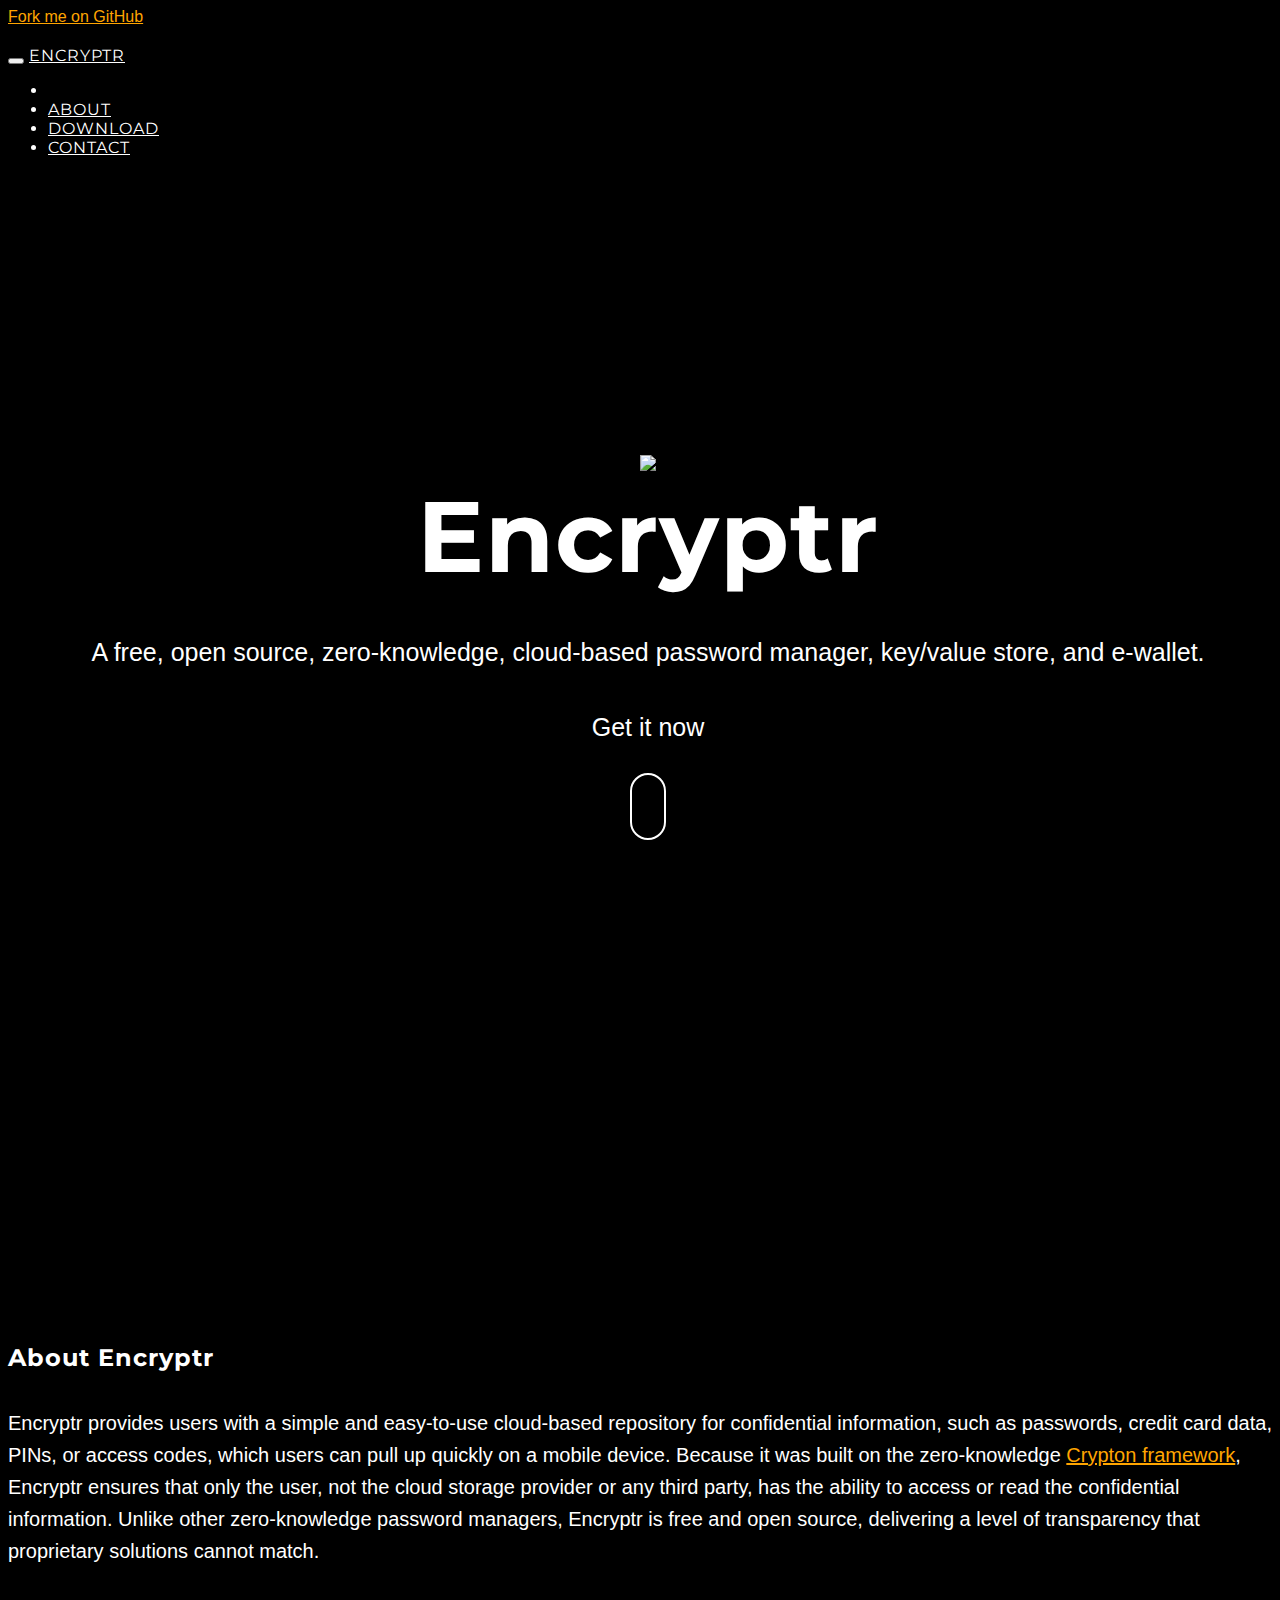
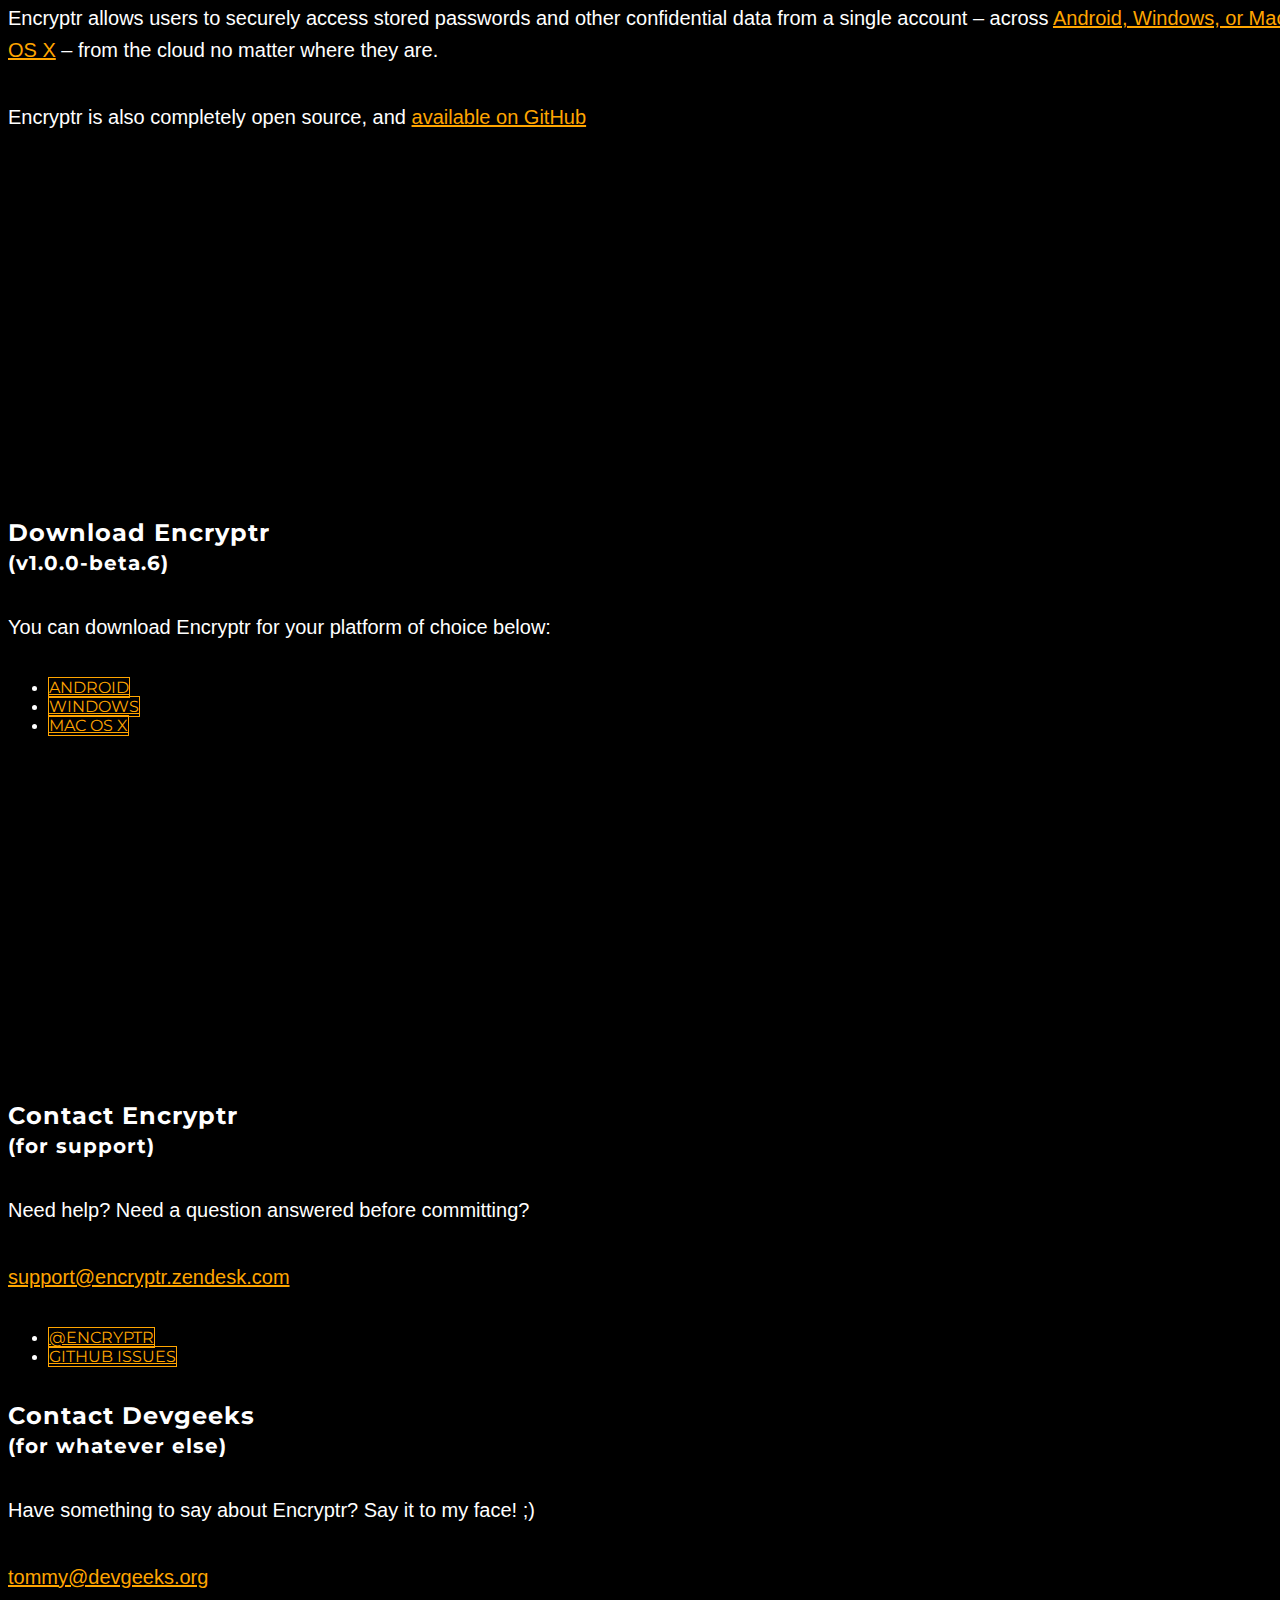
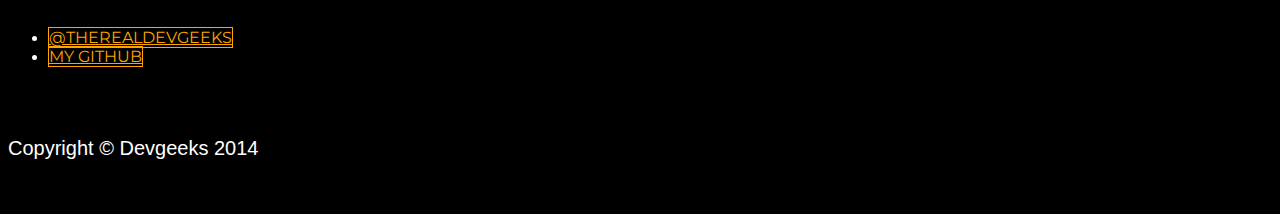
==== commit 4c10501b: "Clarify version available for download" ====
--- a/index.html
+++ b/index.html
@@ -10,7 +10,7 @@
     <meta name="author" content="">
 
     <title>Encryptr - Powered by Crypton</title>
-
+    <link rel="icon" href="./favicon.ico?ver=2.0" type="image/x-icon" />
     <!-- Bootstrap Core CSS -->
     <link href="css/bootstrap.min.css" rel="stylesheet">
     <link href="css/gh-fork-ribbon.css" rel="stylesheet">
@@ -82,7 +82,8 @@
                         <img class="logo" src="./img/logo.png" />
                         <h1 class="brand-heading">Encryptr</h1>
                         <p class="intro-text">A free, open source, zero-knowledge, cloud-based password manager, key/value store, and e-wallet.</p>
-                        <a href="#about" class="btn btn-circle page-scroll"><i class="fa fa-angle-double-down animated"></i></a>
+                        <p class="intro-text get-it-now">Get it now</p>
+                        <a href="#download" class="btn btn-circle page-scroll primary"><i class="fa fa-angle-double-down animated"></i></a>
                     </div>
                 </div>
             </div>
@@ -95,7 +96,7 @@
             <div class="col-lg-8 col-lg-offset-2">
                 <h2>About Encryptr</h2>
                 <p>Encryptr provides users with a simple and easy-to-use cloud-based repository for confidential information, such as passwords, credit card data, PINs, or access codes, which users can pull up quickly on a mobile device. Because it was built on the zero-knowledge <a href="https://crypton.io">Crypton framework</a>, Encryptr ensures that only the user, not the cloud storage provider or any third party, has the ability to access or read the confidential information. Unlike other zero-knowledge password managers, Encryptr is free and open source, delivering a level of transparency that proprietary solutions cannot match.</p>
-                <p>Encryptr allows users to securely access stored passwords and other confidential data from a single account – across <a href="#download">Android, Windows, or Mac OS X</a> – from the cloud no matter where they are.</p>
+                <p>Encryptr allows users to securely access stored passwords and other confidential data from a single account – across <a href="#download" class="page-scroll">Android, Windows, or Mac OS X</a> – from the cloud no matter where they are.</p>
                 <p>Encryptr is also completely open source, and <a href="https://github.com/devgeeks/Encryptr">available on GitHub</a></p>
             </div>
         </div>
@@ -106,17 +107,17 @@
         <div class="download-section">
             <div class="container">
                 <div class="col-lg-8 col-lg-offset-2">
-                    <h2>Download Encryptr</h2>
-                    <p>You can download Encryptr 1.0.0-beta.6 for your platform of choice below:</p>
+                    <h2>Download Encryptr<br><small>(v1.0.0-beta.6)</small></h2>
+                    <p>You can download Encryptr for your platform of choice below:</p>
                     <ul class="list-inline banner-social-buttons">
                         <li>
-                            <a href="#" class="btn btn-default btn-lg"><i class="fa fa-android fa-fw"></i> <span class="network-name">Android</span></a>
+                            <a href="./downloads/android/Encryptr-1.0.0-beta.6.apk" class="btn btn-default btn-lg"><i class="fa fa-android fa-fw"></i> <span class="network-name">Android</span></a>
                         </li>
                         <li>
-                            <a href="#" class="btn btn-default btn-lg"><i class="fa fa-windows fa-fw"></i> <span class="network-name">Windows</span></a>
+                            <a href="./downloads/win/Encryptr-win-1.0.0-beta.6.msi" class="btn btn-default btn-lg"><i class="fa fa-windows fa-fw"></i> <span class="network-name">Windows</span></a>
                         </li>
                         <li>
-                            <a href="#" class="btn btn-default btn-lg"><i class="fa fa-apple fa-fw"></i> <span class="network-name">Mac OS X</span></a>
+                            <a href="./downloads/mac/Encryptr-mac-1.0.0-beta.6.dmg" class="btn btn-default btn-lg"><i class="fa fa-apple fa-fw"></i> <span class="network-name">Mac OS X</span></a>
                         </li>
                     </ul>
                 </div>
@@ -128,19 +129,28 @@
     <section id="contact" class="container content-section text-center">
         <div class="row">
             <div class="col-lg-8 col-lg-offset-2">
-                <h2>Contact Devgeeks</h2>
+                <h2>Contact Encryptr<br><small>(for support)</small></h2>
+                <p>Need help? Need a question answered before committing?</p>
+                <p><a href="mailto:support@encryptr.zendesk.com"><i class="fa fa-envelope fa-fw"></i> support@encryptr.zendesk.com</a></p>
+                <ul class="list-inline banner-social-buttons">
+                    <li>
+                        <a href="https://twitter.com/encryptr" class="btn btn-default btn-lg"><i class="fa fa-twitter fa-fw"></i> <span class="network-name">@encryptr</span></a>
+                    </li>
+                    <li>
+                        <a href="https://github.com/devgeeks/Encryptr/issues" class="btn btn-default btn-lg"><i class="fa fa-github-alt fa-fw"></i> <span class="network-name">Github issues</span></a>
+                    </li>
+                </ul>
+                <p></p>
+                <h2>Contact Devgeeks<br><small>(for whatever else)</small></h2>
                 <p>Have something to say about Encryptr? Say it to my face! ;)</p>
-                <p><a href="mailto:tommy@devgeeks.org">tommy@devgeeks.org</a>
+                <p><a href="mailto:tommy@devgeeks.org"><i class="fa fa-envelope fa-fw"></i> tommy@devgeeks.org</a>
                 </p>
                 <ul class="list-inline banner-social-buttons">
                     <li>
-                        <a href="https://twitter.com/theRealDevgeeks" class="btn btn-default btn-lg"><i class="fa fa-twitter fa-fw"></i> <span class="network-name">Twitter</span></a>
+                        <a href="https://twitter.com/theRealDevgeeks" class="btn btn-default btn-lg"><i class="fa fa-twitter fa-fw"></i> <span class="network-name">@theRealDevgeeks</span></a>
                     </li>
                     <li>
-                        <a href="https://github.com/devgeeks" class="btn btn-default btn-lg"><i class="fa fa-github fa-fw"></i> <span class="network-name">Github</span></a>
-                    </li>
-                    <li>
-                        <a href="https://plus.google.com/+TommyWilliams-Devgeeks/posts" class="btn btn-default btn-lg"><i class="fa fa-google-plus fa-fw"></i> <span class="network-name">Google+</span></a>
+                        <a href="https://github.com/devgeeks" class="btn btn-default btn-lg"><i class="fa fa-github fa-fw"></i> <span class="network-name">My Github</span></a>
                     </li>
                 </ul>
             </div>
@@ -166,12 +176,18 @@
     <!-- Plugin JavaScript -->
     <script src="js/jquery.easing.min.js"></script>
 
-    <!-- Google Maps API Key - Use your own API key to enable the map feature. More information on the Google Maps API can be found at https://developers.google.com/maps/ -->
-    <script type="text/javascript" src="https://maps.googleapis.com/maps/api/js?key=AIzaSyCRngKslUGJTlibkQ3FkfTxj3Xss1UlZDA&sensor=false"></script>
-
     <!-- Custom Theme JavaScript -->
     <script src="js/grayscale.js"></script>
+    <script>
+      (function(i,s,o,g,r,a,m){i['GoogleAnalyticsObject']=r;i[r]=i[r]||function(){
+      (i[r].q=i[r].q||[]).push(arguments)},i[r].l=1*new Date();a=s.createElement(o),
+      m=s.getElementsByTagName(o)[0];a.async=1;a.src=g;m.parentNode.insertBefore(a,m)
+      })(window,document,'script','//www.google-analytics.com/analytics.js','ga');
 
+      ga('create', 'UA-15036958-5', 'auto');
+      ga('send', 'pageview');
+
+    </script>
 </body>
 
 </html>
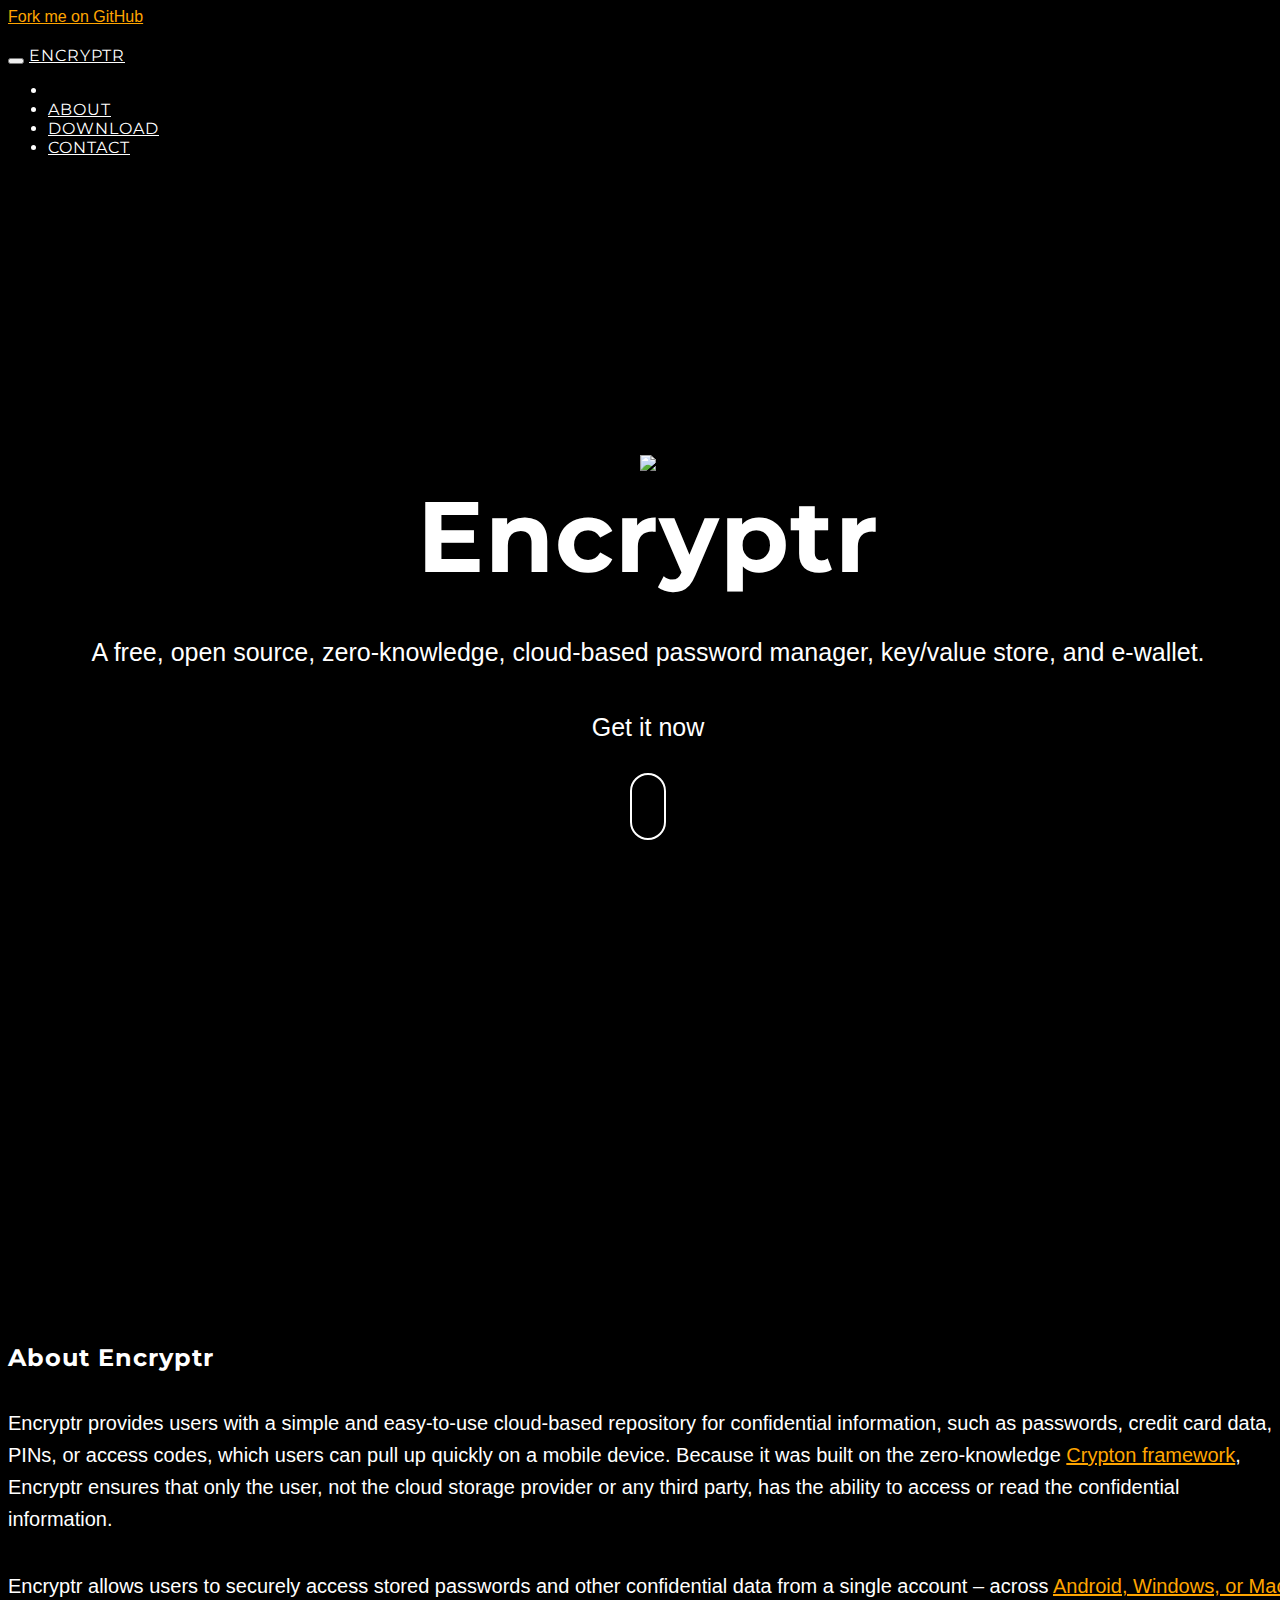
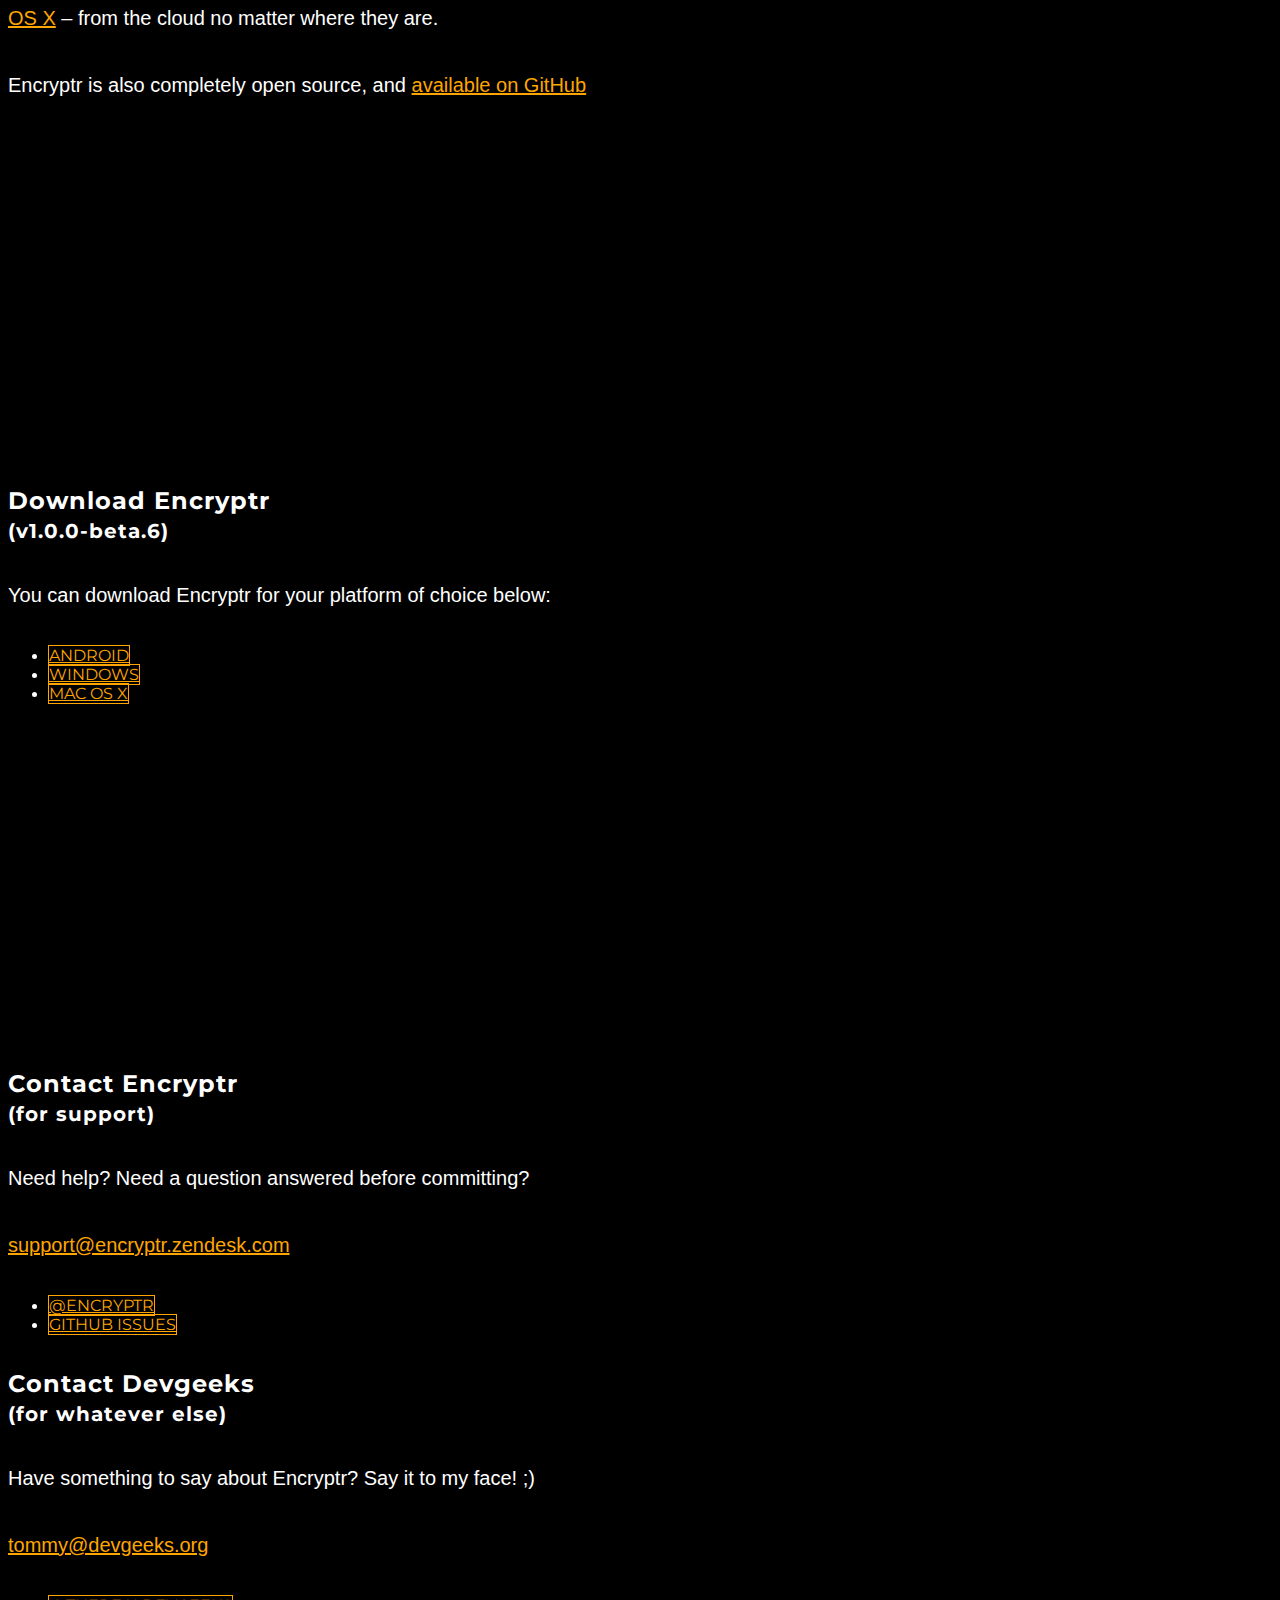
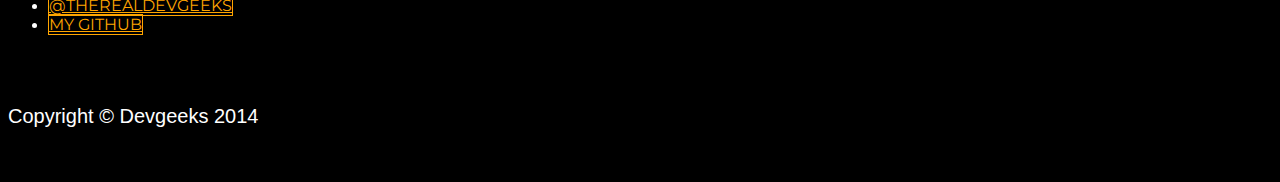
==== commit 3eb190ee: "tweaked the copy. didn't like the adversarial tone" ====
--- a/index.html
+++ b/index.html
@@ -20,8 +20,8 @@
 
     <!-- Custom Fonts -->
     <link href="font-awesome-4.1.0/css/font-awesome.min.css" rel="stylesheet" type="text/css">
-    <link href="http://fonts.googleapis.com/css?family=Lora:400,700,400italic,700italic" rel="stylesheet" type="text/css">
-    <link href="http://fonts.googleapis.com/css?family=Montserrat:400,700" rel="stylesheet" type="text/css">
+    <link href="https://fonts.googleapis.com/css?family=Lora:400,700,400italic,700italic" rel="stylesheet" type="text/css">
+    <link href="https://fonts.googleapis.com/css?family=Montserrat:400,700" rel="stylesheet" type="text/css">
 
     <!-- HTML5 Shim and Respond.js IE8 support of HTML5 elements and media queries -->
     <!-- WARNING: Respond.js doesn't work if you view the page via file:// -->
@@ -95,7 +95,7 @@
         <div class="row">
             <div class="col-lg-8 col-lg-offset-2">
                 <h2>About Encryptr</h2>
-                <p>Encryptr provides users with a simple and easy-to-use cloud-based repository for confidential information, such as passwords, credit card data, PINs, or access codes, which users can pull up quickly on a mobile device. Because it was built on the zero-knowledge <a href="https://crypton.io">Crypton framework</a>, Encryptr ensures that only the user, not the cloud storage provider or any third party, has the ability to access or read the confidential information. Unlike other zero-knowledge password managers, Encryptr is free and open source, delivering a level of transparency that proprietary solutions cannot match.</p>
+                <p>Encryptr provides users with a simple and easy-to-use cloud-based repository for confidential information, such as passwords, credit card data, PINs, or access codes, which users can pull up quickly on a mobile device. Because it was built on the zero-knowledge <a href="https://crypton.io">Crypton framework</a>, Encryptr ensures that only the user, not the cloud storage provider or any third party, has the ability to access or read the confidential information.</p>
                 <p>Encryptr allows users to securely access stored passwords and other confidential data from a single account – across <a href="#download" class="page-scroll">Android, Windows, or Mac OS X</a> – from the cloud no matter where they are.</p>
                 <p>Encryptr is also completely open source, and <a href="https://github.com/devgeeks/Encryptr">available on GitHub</a></p>
             </div>
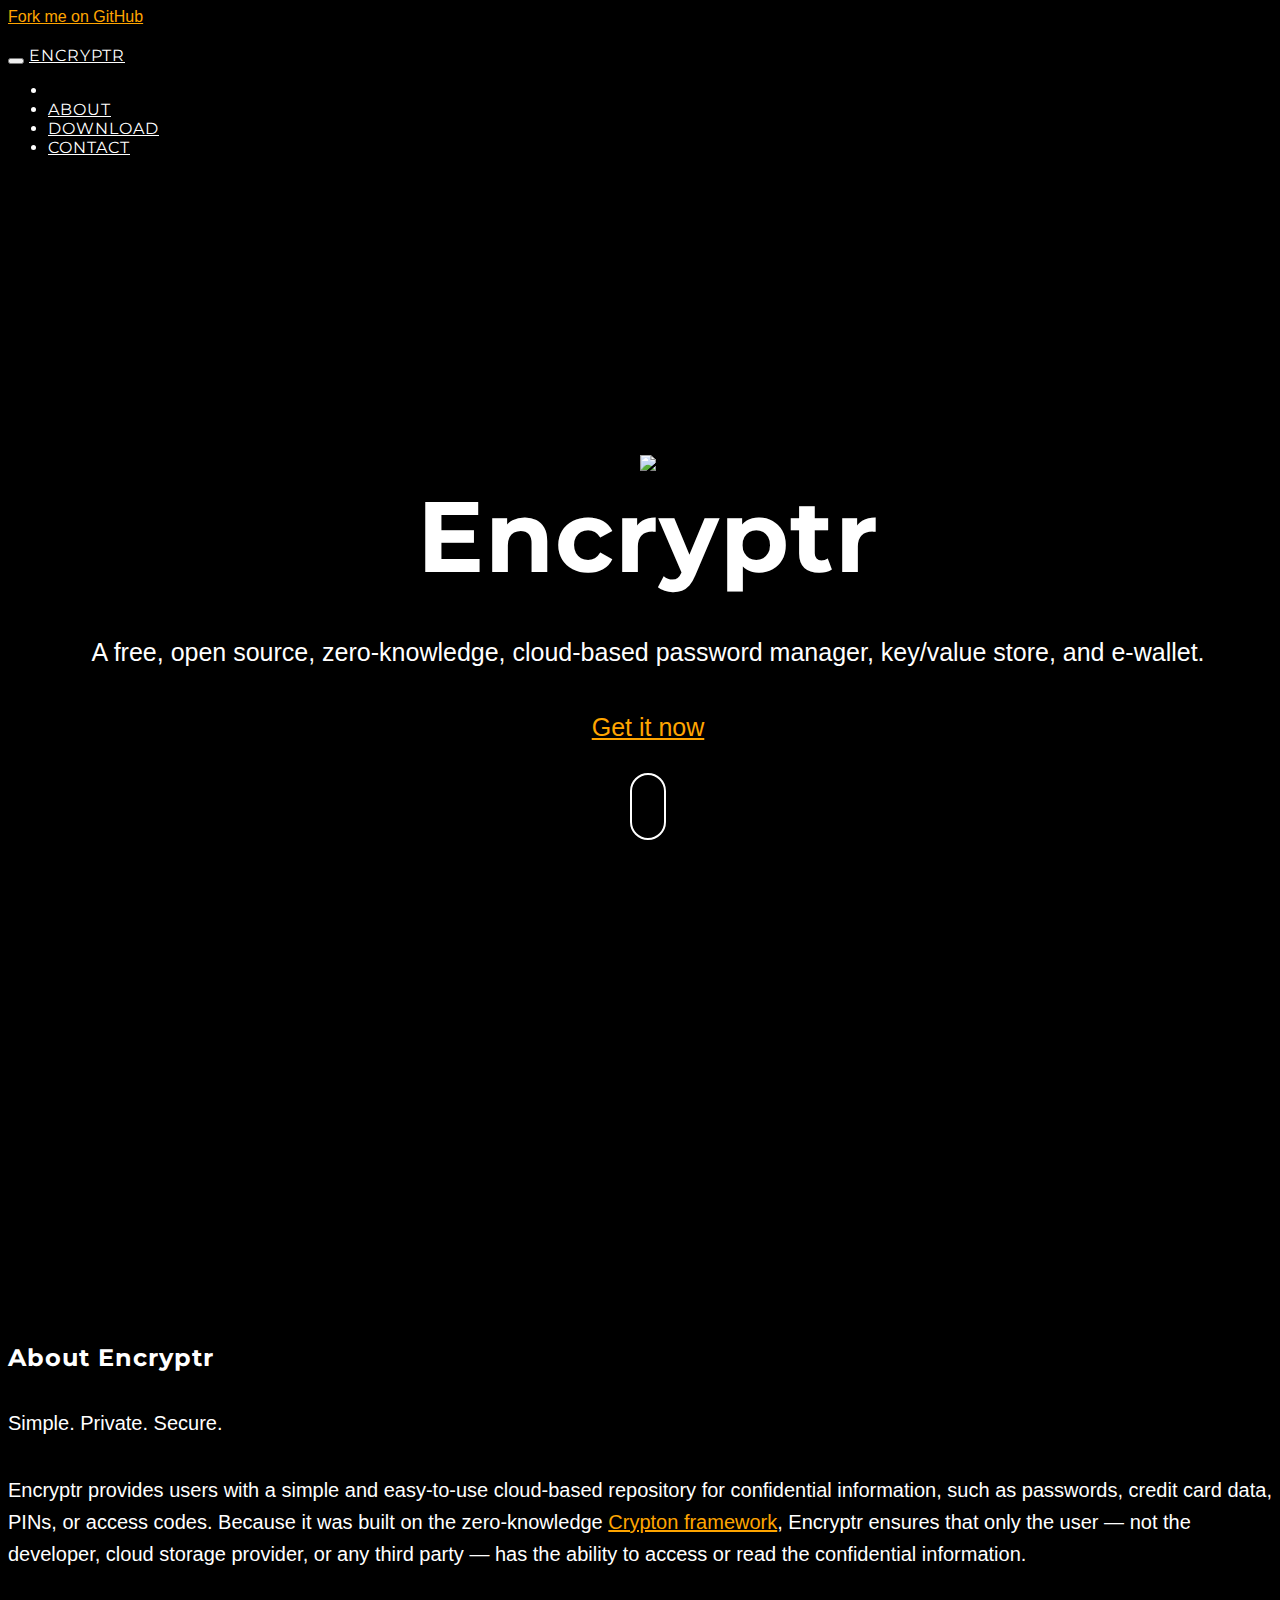
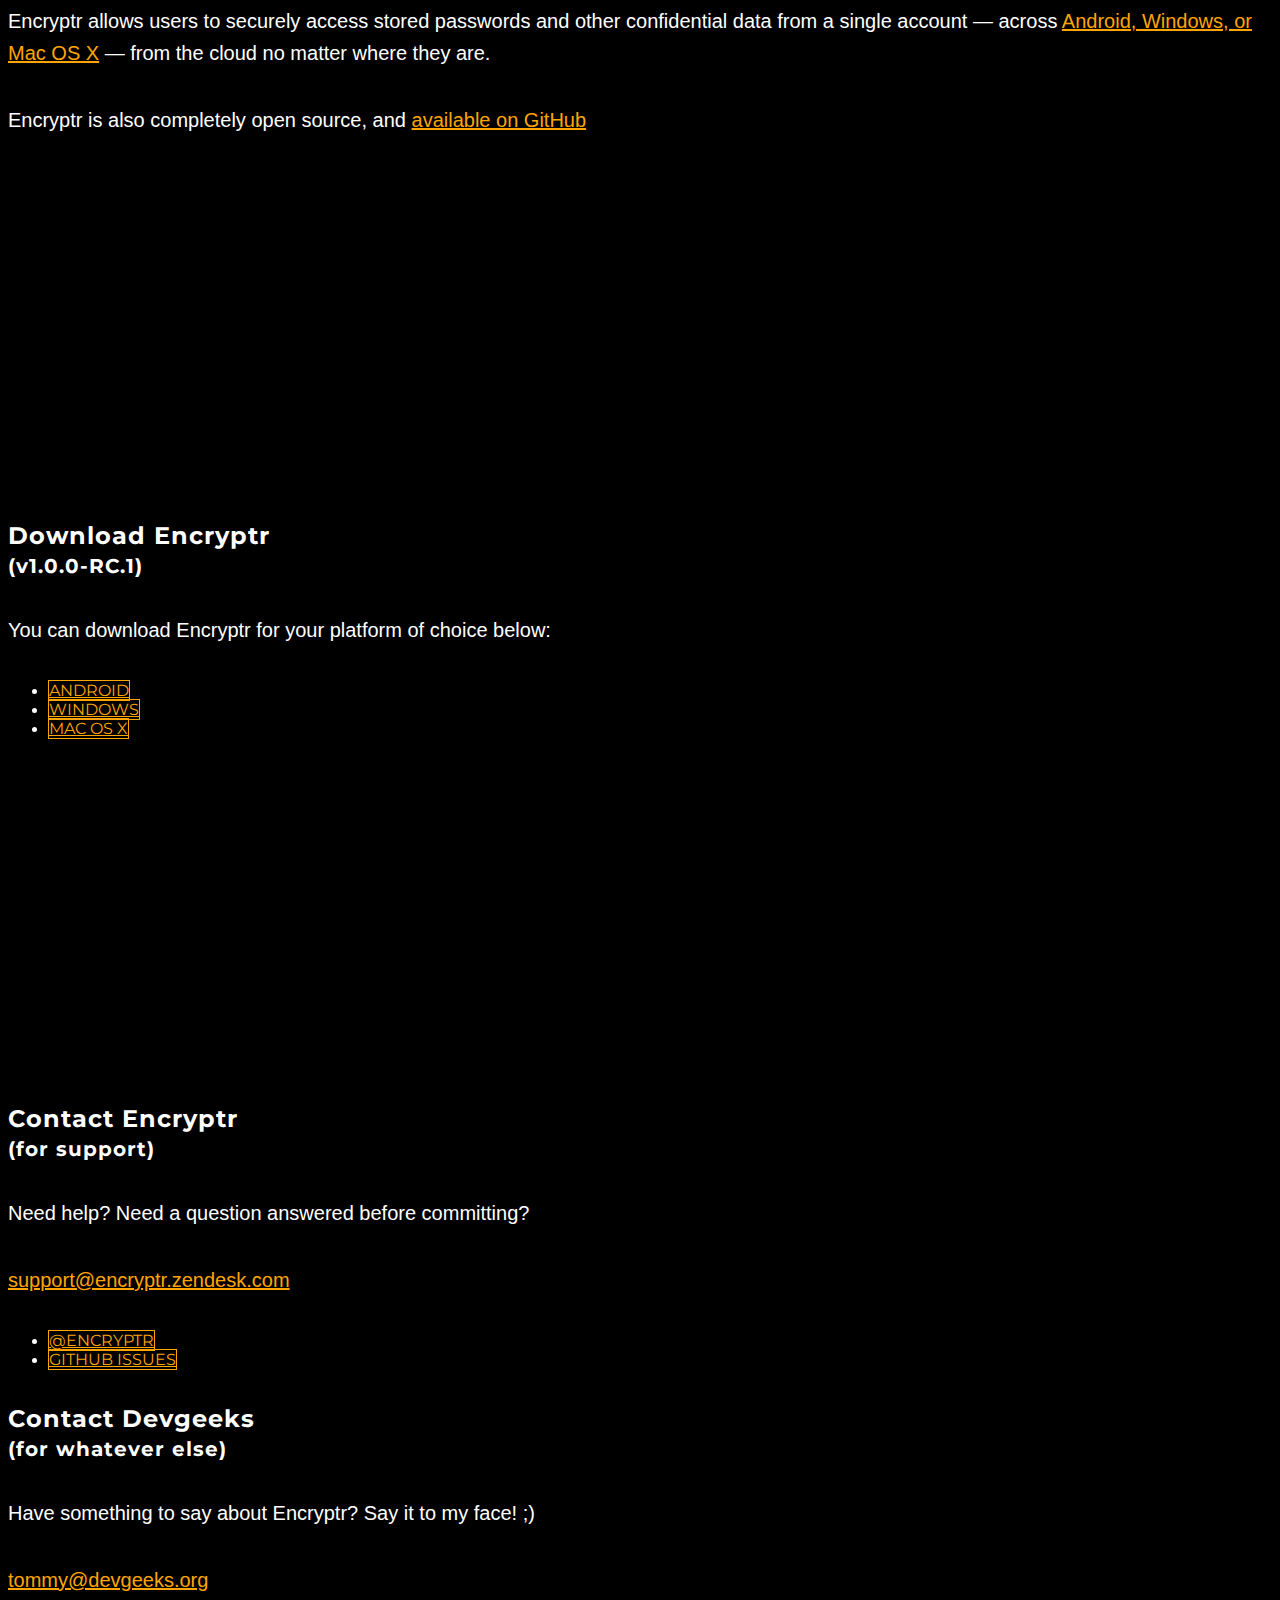
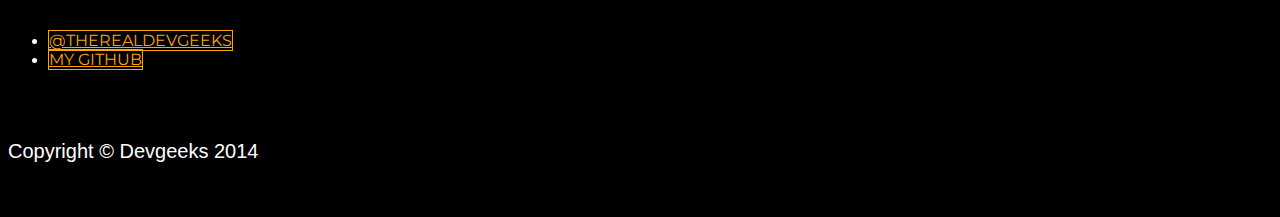
==== commit 4a84d4b9: "Update download links to RC.1-2" ====
--- a/index.html
+++ b/index.html
@@ -82,7 +82,7 @@
                         <img class="logo" src="./img/logo.png" />
                         <h1 class="brand-heading">Encryptr</h1>
                         <p class="intro-text">A free, open source, zero-knowledge, cloud-based password manager, key/value store, and e-wallet.</p>
-                        <p class="intro-text get-it-now">Get it now</p>
+                        <p class="intro-text get-it-now"><a class="page-scroll" href="#download">Get it now</a></p>
                         <a href="#download" class="btn btn-circle page-scroll primary"><i class="fa fa-angle-double-down animated"></i></a>
                     </div>
                 </div>
@@ -95,8 +95,9 @@
         <div class="row">
             <div class="col-lg-8 col-lg-offset-2">
                 <h2>About Encryptr</h2>
-                <p>Encryptr provides users with a simple and easy-to-use cloud-based repository for confidential information, such as passwords, credit card data, PINs, or access codes, which users can pull up quickly on a mobile device. Because it was built on the zero-knowledge <a href="https://crypton.io">Crypton framework</a>, Encryptr ensures that only the user, not the cloud storage provider or any third party, has the ability to access or read the confidential information.</p>
-                <p>Encryptr allows users to securely access stored passwords and other confidential data from a single account – across <a href="#download" class="page-scroll">Android, Windows, or Mac OS X</a> – from the cloud no matter where they are.</p>
+                <p>Simple. Private. Secure.</p>
+                <p>Encryptr provides users with a simple and easy-to-use cloud-based repository for confidential information, such as passwords, credit card data, PINs, or access codes. Because it was built on the zero-knowledge <a href="https://crypton.io">Crypton framework</a>, Encryptr ensures that only the user &mdash; not the developer, cloud storage provider, or any third party &mdash; has the ability to access or read the confidential information.</p>
+                <p>Encryptr allows users to securely access stored passwords and other confidential data from a single account &mdash; across <a href="#download" class="page-scroll">Android, Windows, or Mac OS X</a> &mdash; from the cloud no matter where they are.</p>
                 <p>Encryptr is also completely open source, and <a href="https://github.com/devgeeks/Encryptr">available on GitHub</a></p>
             </div>
         </div>
@@ -107,17 +108,17 @@
         <div class="download-section">
             <div class="container">
                 <div class="col-lg-8 col-lg-offset-2">
-                    <h2>Download Encryptr<br><small>(v1.0.0-beta.6)</small></h2>
+                    <h2>Download Encryptr<br><small>(v1.0.0-RC.1)</small></h2>
                     <p>You can download Encryptr for your platform of choice below:</p>
                     <ul class="list-inline banner-social-buttons">
                         <li>
-                            <a href="./downloads/android/Encryptr-1.0.0-beta.6.apk" class="btn btn-default btn-lg"><i class="fa fa-android fa-fw"></i> <span class="network-name">Android</span></a>
+                            <a href="https://github.com/devgeeks/Encryptr/releases/download/v1.0.0-RC.1/Encryptr-v1.0.0-RC.1-android.apk" class="btn btn-default btn-lg"><i class="fa fa-android fa-fw"></i> <span class="network-name">Android</span></a>
                         </li>
                         <li>
-                            <a href="./downloads/win/Encryptr-win-1.0.0-beta.6.msi" class="btn btn-default btn-lg"><i class="fa fa-windows fa-fw"></i> <span class="network-name">Windows</span></a>
+                            <a href="https://github.com/devgeeks/Encryptr/releases/download/v1.0.0-RC.1/Encryptr-v1.0.0-RC.1-2-win.msi" class="btn btn-default btn-lg"><i class="fa fa-windows fa-fw"></i> <span class="network-name">Windows</span></a>
                         </li>
                         <li>
-                            <a href="./downloads/mac/Encryptr-mac-1.0.0-beta.6.dmg" class="btn btn-default btn-lg"><i class="fa fa-apple fa-fw"></i> <span class="network-name">Mac OS X</span></a>
+                            <a href="https://github.com/devgeeks/Encryptr/releases/download/v1.0.0-RC.1/Encryptr-v1.0.0-RC.1-2-mac.dmg" class="btn btn-default btn-lg"><i class="fa fa-apple fa-fw"></i> <span class="network-name">Mac OS X</span></a>
                         </li>
                     </ul>
                 </div>
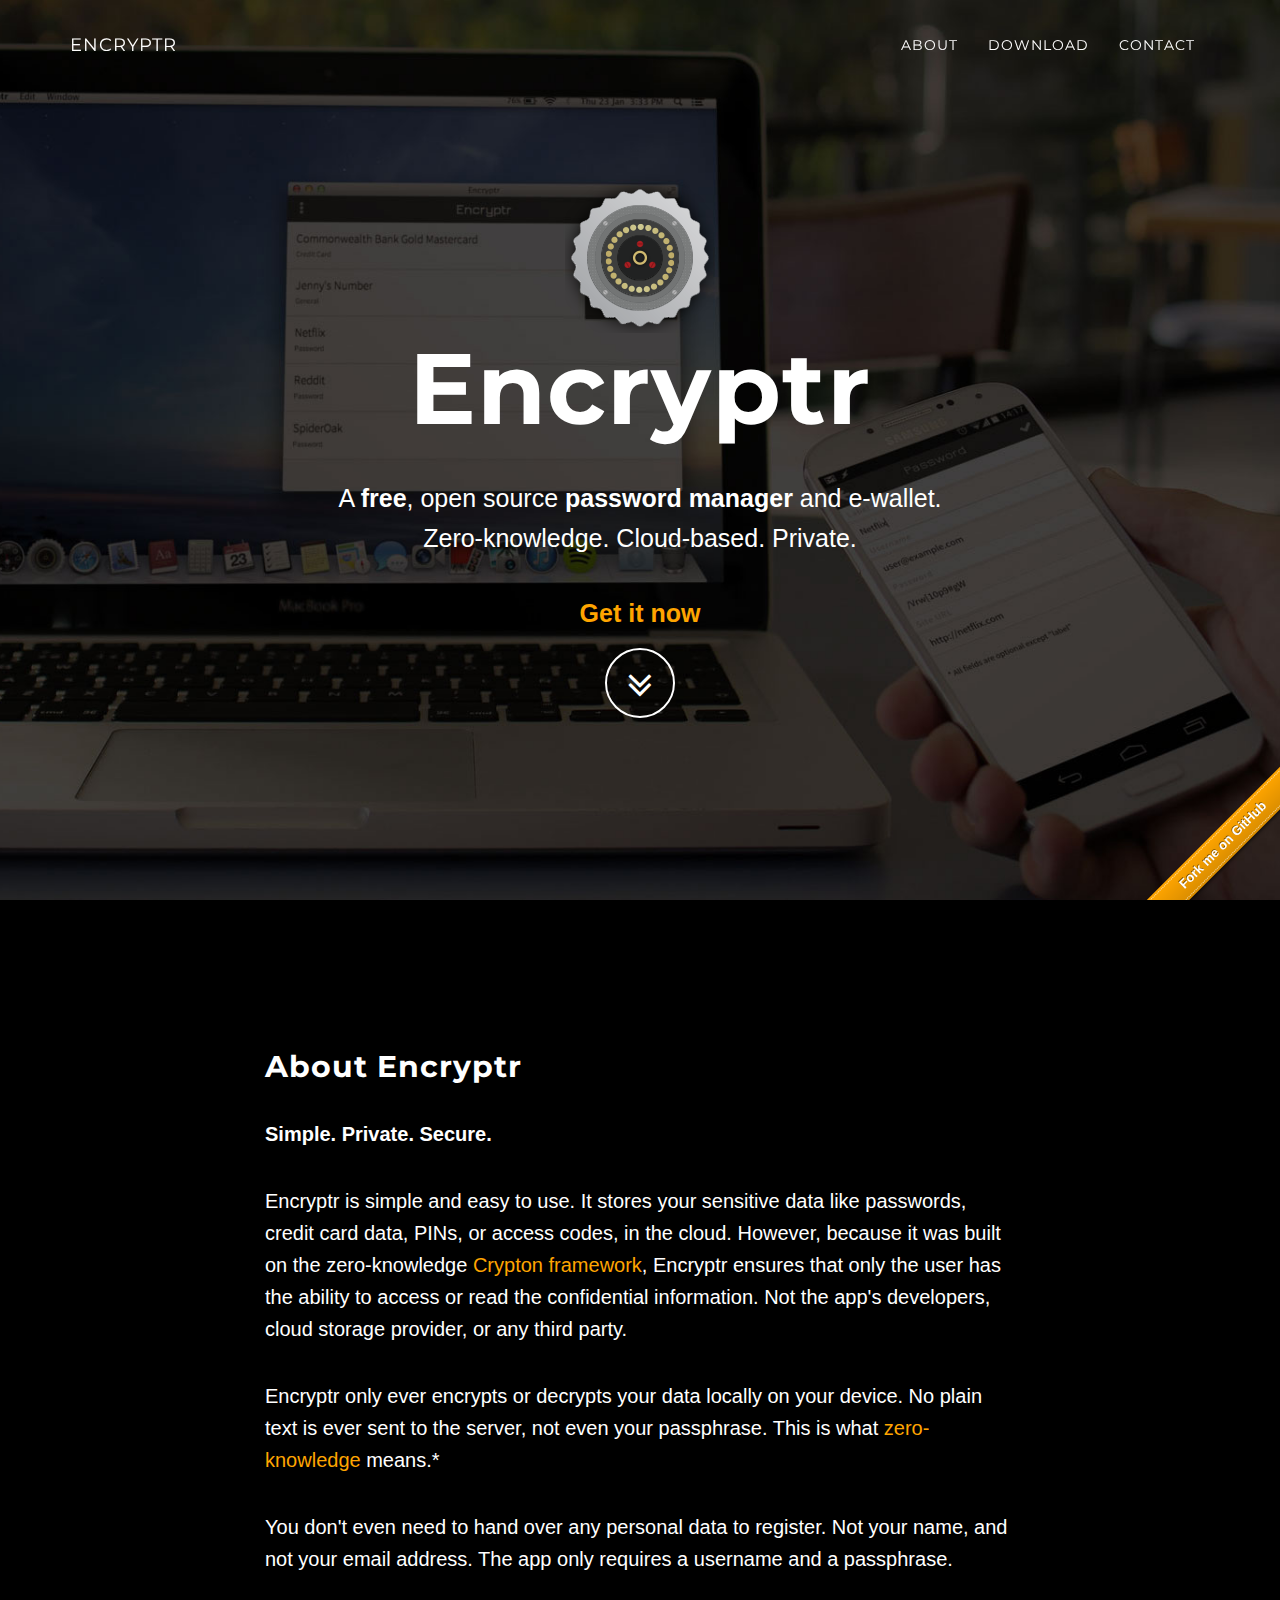
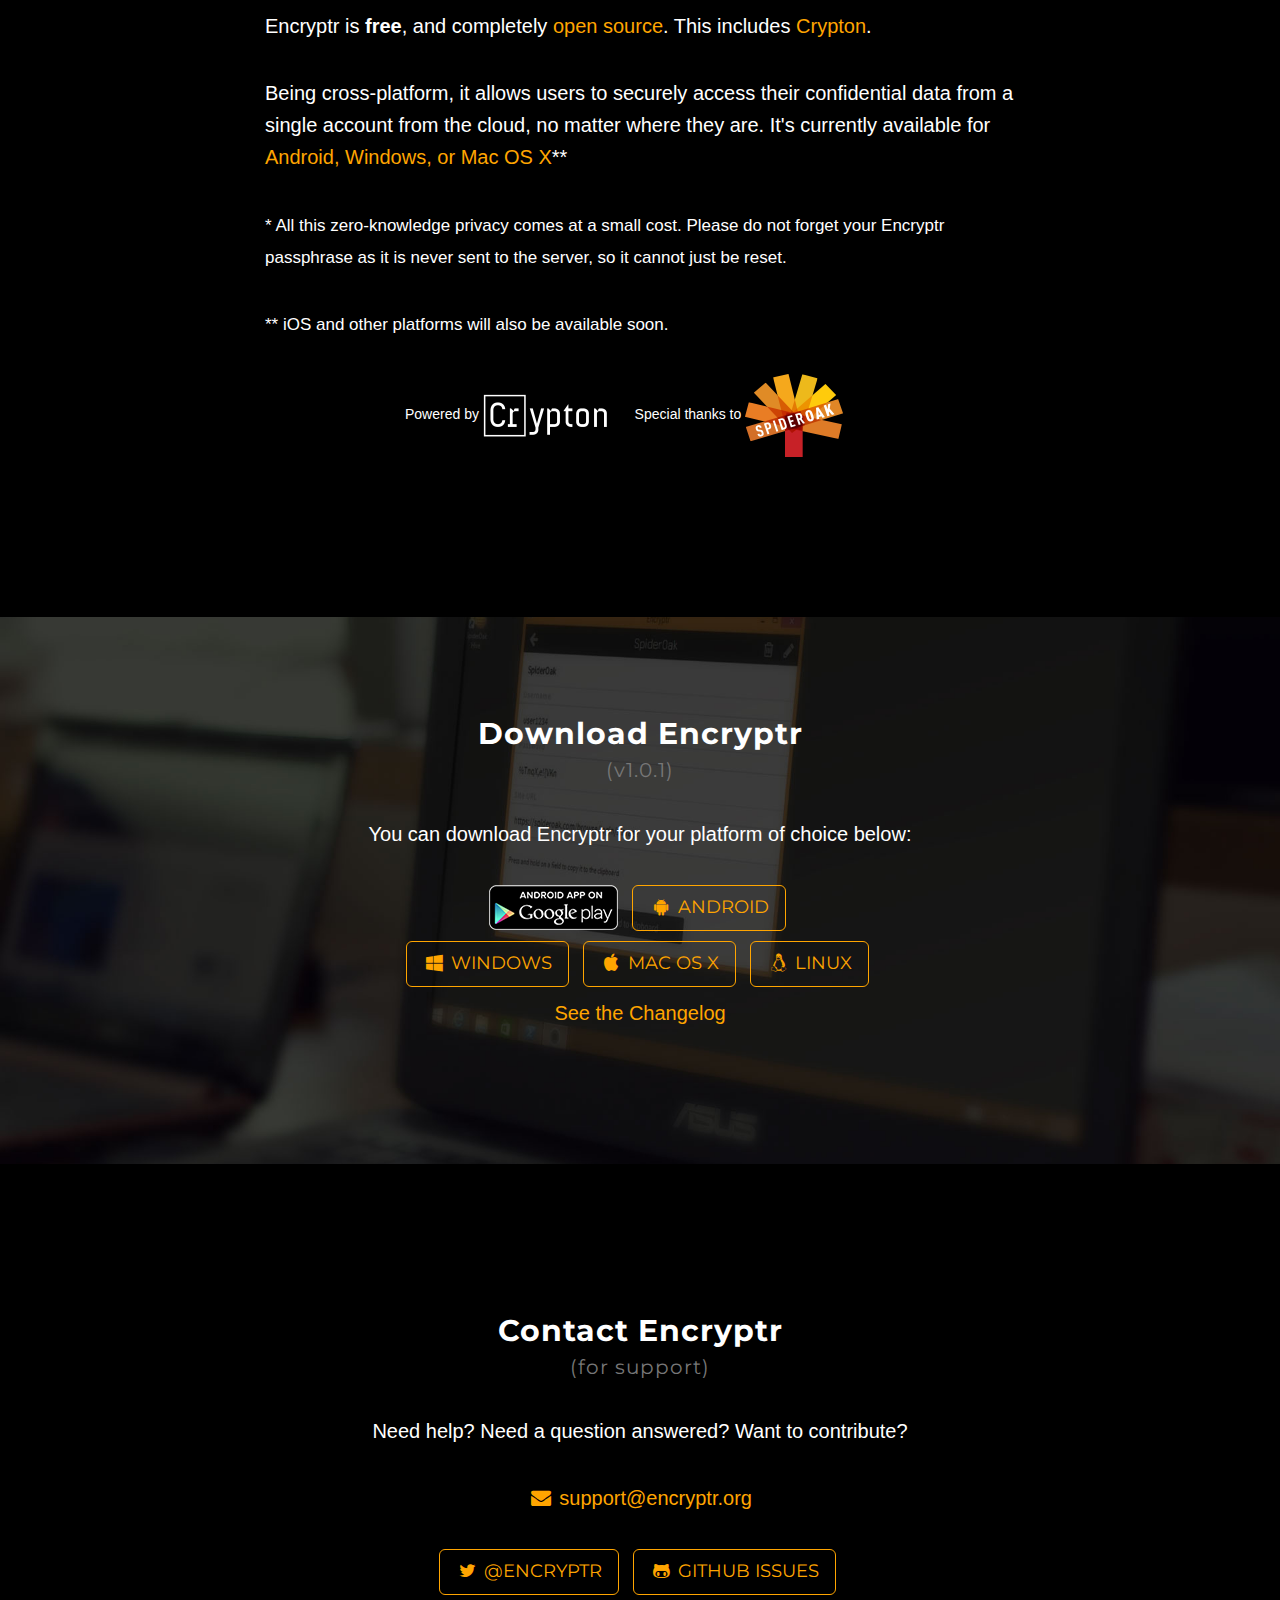
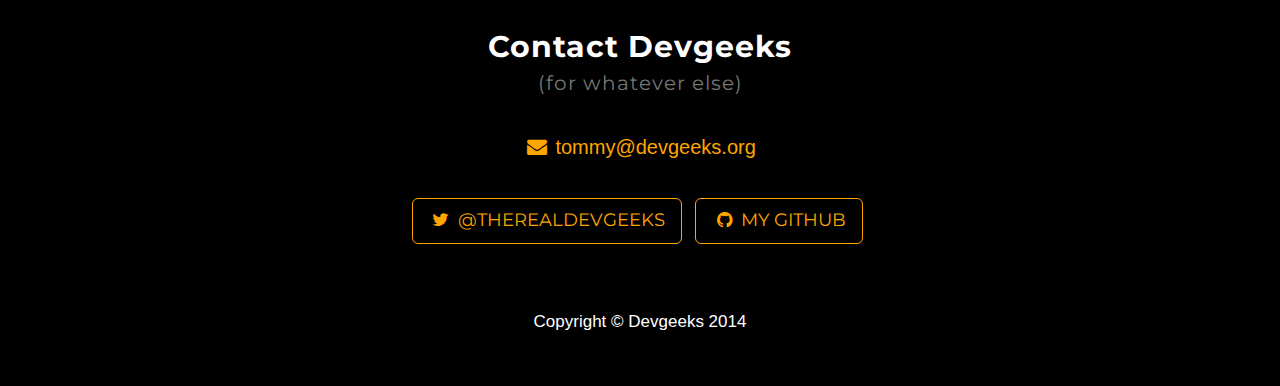
==== commit d0a61faa: "Merge 76e06890b9aa66cf03ec2926e5bc1b8a94e0a74e into 91ea1e86fa5f671bf40e0a42a2b309e0004c5e55" ====
--- a/index.html
+++ b/index.html
@@ -81,7 +81,8 @@
                     <div class="col-md-8 col-md-offset-2">
                         <img class="logo" src="./img/logo.png" />
                         <h1 class="brand-heading">Encryptr</h1>
-                        <p class="intro-text">A free, open source, zero-knowledge, cloud-based password manager, key/value store, and e-wallet.</p>
+                        <p class="intro-text">A <strong>free</strong>, open source <strong>password manager</strong> and e-wallet.
+                        <br>Zero-knowledge. Cloud-based. Private.</p>
                         <p class="intro-text get-it-now"><a class="page-scroll" href="#download">Get it now</a></p>
                         <a href="#download" class="btn btn-circle page-scroll primary"><i class="fa fa-angle-double-down animated"></i></a>
                     </div>
@@ -95,10 +96,21 @@
         <div class="row">
             <div class="col-lg-8 col-lg-offset-2">
                 <h2>About Encryptr</h2>
-                <p>Simple. Private. Secure.</p>
-                <p>Encryptr provides users with a simple and easy-to-use cloud-based repository for confidential information, such as passwords, credit card data, PINs, or access codes. Because it was built on the zero-knowledge <a href="https://crypton.io">Crypton framework</a>, Encryptr ensures that only the user &mdash; not the developer, cloud storage provider, or any third party &mdash; has the ability to access or read the confidential information.</p>
-                <p>Encryptr allows users to securely access stored passwords and other confidential data from a single account &mdash; across <a href="#download" class="page-scroll">Android, Windows, or Mac OS X</a> &mdash; from the cloud no matter where they are.</p>
-                <p>Encryptr is also completely open source, and <a href="https://github.com/devgeeks/Encryptr">available on GitHub</a></p>
+                <p><strong>Simple. Private. Secure.</strong></p>
+                <p>Encryptr is simple and easy to use. It stores your sensitive data like passwords, credit card data, PINs, or access codes, in the cloud. However, because it was built on the zero-knowledge <a href="https://crypton.io" target="_blank">Crypton framework</a>, Encryptr ensures that only the user has the ability to access or read the confidential information. Not the app's developers, cloud storage provider, or any third party.</p>
+                <p>Encryptr only ever encrypts or decrypts your data locally on your device. No plain text is ever sent to the server, not even your passphrase. This is what <a href="http://zeroknowledgeprivacy.org/" target="_blank">zero-knowledge</a> means.*</p>
+                <p>You don't even need to hand over any personal data to register. Not your name, and not your email address. The app only requires a username and a passphrase.</p>
+                <p>Encryptr is <strong>free</strong>, and completely <a href="https://github.com/devgeeks/Encryptr" target="_blank">open source</a>. This includes <a href="https://github.com/SpiderOak/crypton" target="_blank">Crypton</a>.</p>
+                <p>Being cross-platform, it allows users to securely access their confidential data from a single account from the cloud, no matter where they are. It's currently available for <a href="#download" class="page-scroll">Android, Windows, or Mac OS X</a>**</p>
+                <p><small>* All this zero-knowledge privacy comes at a small cost. Please do not forget your Encryptr passphrase as it is never sent to the server, so it cannot just be reset.</small></p>
+                <p><small>** iOS and other platforms will also be available soon.</small></p>
+                <div class="col-lg-8 col-lg-offset-2">
+                    <ul class="list-inline banner-social-buttons">
+                        <li>Powered by <a href="https://crypton.io" target="_blank"><img src="img/logo-crypton.png" /></a></li> 
+                        <li></li>
+                        <li>Special thanks to <a href="https://spideroak.com" target="_blank"><img src="img/logo-spideroak.png" /></a></li>
+                    </ul>
+                </div>
             </div>
         </div>
     </section>
@@ -108,19 +120,28 @@
         <div class="download-section">
             <div class="container">
                 <div class="col-lg-8 col-lg-offset-2">
-                    <h2>Download Encryptr<br><small>(v1.0.0-RC.1)</small></h2>
+                    <h2>Download Encryptr<br><small>(v1.0.1)</small></h2>
                     <p>You can download Encryptr for your platform of choice below:</p>
                     <ul class="list-inline banner-social-buttons">
                         <li>
-                            <a href="https://github.com/devgeeks/Encryptr/releases/download/v1.0.0-RC.1/Encryptr-v1.0.0-RC.1-android.apk" class="btn btn-default btn-lg"><i class="fa fa-android fa-fw"></i> <span class="network-name">Android</span></a>
-                        </li>
-                        <li>
-                            <a href="https://github.com/devgeeks/Encryptr/releases/download/v1.0.0-RC.1/Encryptr-v1.0.0-RC.1-2-win.msi" class="btn btn-default btn-lg"><i class="fa fa-windows fa-fw"></i> <span class="network-name">Windows</span></a>
-                        </li>
-                        <li>
-                            <a href="https://github.com/devgeeks/Encryptr/releases/download/v1.0.0-RC.1/Encryptr-v1.0.0-RC.1-2-mac.dmg" class="btn btn-default btn-lg"><i class="fa fa-apple fa-fw"></i> <span class="network-name">Mac OS X</span></a>
+                            <a target="_blank" href="https://play.google.com/store/apps/details?id=org.devgeeks.encryptr"><img alt="Android app on Google Play" src="./img/en_app_rgb_wo_45.png" /></a>
+                        </li>
+                        <li>
+                            <a href="https://github.com/devgeeks/Encryptr/releases/download/v1.0.1/Encryptr-v1.0.1-android.apk" class="btn btn-default btn-lg"><i class="fa fa-android fa-fw"></i> <span class="network-name">Android</span></a>
                         </li>
                     </ul>
+                    <ul class="list-inline banner-social-buttons">
+                        <li>
+                            <a href="https://github.com/devgeeks/Encryptr/releases/download/v1.0.1/Encryptr-v1.0.1-win.msi" class="btn btn-default btn-lg"><i class="fa fa-windows fa-fw"></i> <span class="network-name">Windows</span></a>
+                        </li>
+                        <li>
+                            <a href="https://github.com/devgeeks/Encryptr/releases/download/v1.0.1/Encryptr-v1.0.1-2-mac.dmg" class="btn btn-default btn-lg"><i class="fa fa-apple fa-fw"></i> <span class="network-name">Mac OS X</span></a>
+                        </li>
+                        <li>
+                            <a target="_blank" href="https://github.com/devgeeks/Encryptr/releases/v1.0.1/" class="btn btn-default btn-lg"><i class="fa fa-linux fa-fw"></i> <span class="network-name">Linux</span></a>
+                        </li>
+                    </ul>
+                    <p><a target="_blank" href="changelog.txt">See the Changelog</a>
                 </div>
             </div>
         </div>
@@ -131,27 +152,26 @@
         <div class="row">
             <div class="col-lg-8 col-lg-offset-2">
                 <h2>Contact Encryptr<br><small>(for support)</small></h2>
-                <p>Need help? Need a question answered before committing?</p>
-                <p><a href="mailto:support@encryptr.zendesk.com"><i class="fa fa-envelope fa-fw"></i> support@encryptr.zendesk.com</a></p>
+                <p>Need help? Need a question answered? Want to contribute?</p>
+                <p><a href="mailto:support@encryptr.org"><i class="fa fa-envelope fa-fw"></i> support@encryptr.org</a></p>
                 <ul class="list-inline banner-social-buttons">
                     <li>
-                        <a href="https://twitter.com/encryptr" class="btn btn-default btn-lg"><i class="fa fa-twitter fa-fw"></i> <span class="network-name">@encryptr</span></a>
-                    </li>
-                    <li>
-                        <a href="https://github.com/devgeeks/Encryptr/issues" class="btn btn-default btn-lg"><i class="fa fa-github-alt fa-fw"></i> <span class="network-name">Github issues</span></a>
+                        <a href="https://twitter.com/encryptr" class="btn btn-default btn-lg" target="_blank"><i class="fa fa-twitter fa-fw"></i> <span class="network-name">@encryptr</span></a>
+                    </li>
+                    <li>
+                        <a href="https://github.com/devgeeks/Encryptr/issues" class="btn btn-default btn-lg" target="_blank"><i class="fa fa-github-alt fa-fw"></i> <span class="network-name">Github issues</span></a>
                     </li>
                 </ul>
                 <p></p>
                 <h2>Contact Devgeeks<br><small>(for whatever else)</small></h2>
-                <p>Have something to say about Encryptr? Say it to my face! ;)</p>
                 <p><a href="mailto:tommy@devgeeks.org"><i class="fa fa-envelope fa-fw"></i> tommy@devgeeks.org</a>
                 </p>
                 <ul class="list-inline banner-social-buttons">
                     <li>
-                        <a href="https://twitter.com/theRealDevgeeks" class="btn btn-default btn-lg"><i class="fa fa-twitter fa-fw"></i> <span class="network-name">@theRealDevgeeks</span></a>
-                    </li>
-                    <li>
-                        <a href="https://github.com/devgeeks" class="btn btn-default btn-lg"><i class="fa fa-github fa-fw"></i> <span class="network-name">My Github</span></a>
+                        <a href="https://twitter.com/theRealDevgeeks" class="btn btn-default btn-lg" target="_blank"><i class="fa fa-twitter fa-fw"></i> <span class="network-name">@theRealDevgeeks</span></a>
+                    </li>
+                    <li>
+                        <a href="https://github.com/devgeeks" class="btn btn-default btn-lg" target="_blank"><i class="fa fa-github fa-fw"></i> <span class="network-name">My Github</span></a>
                     </li>
                 </ul>
             </div>
@@ -161,7 +181,7 @@
     <!-- Footer -->
     <footer>
         <div class="container text-center">
-            <p>Copyright &copy; Devgeeks 2014</p>
+            <p><small>Copyright &copy; Devgeeks 2014</small></p>
         </div>
     </footer>
 
@@ -179,16 +199,6 @@
 
     <!-- Custom Theme JavaScript -->
     <script src="js/grayscale.js"></script>
-    <script>
-      (function(i,s,o,g,r,a,m){i['GoogleAnalyticsObject']=r;i[r]=i[r]||function(){
-      (i[r].q=i[r].q||[]).push(arguments)},i[r].l=1*new Date();a=s.createElement(o),
-      m=s.getElementsByTagName(o)[0];a.async=1;a.src=g;m.parentNode.insertBefore(a,m)
-      })(window,document,'script','//www.google-analytics.com/analytics.js','ga');
-
-      ga('create', 'UA-15036958-5', 'auto');
-      ga('send', 'pageview');
-
-    </script>
 </body>
 
 </html>
--- a/css/gh-fork-ribbon.css
+++ b/css/gh-fork-ribbon.css
@@ -0,0 +1,140 @@
+/*!
+ * "Fork me on GitHub" CSS ribbon v0.1.1 | MIT License
+ * https://github.com/simonwhitaker/github-fork-ribbon-css
+*/
+
+/* Left will inherit from right (so we don't need to duplicate code) */
+.github-fork-ribbon {
+  /* The right and left classes determine the side we attach our banner to */
+  position: absolute;
+
+  /* Add a bit of padding to give some substance outside the "stitching" */
+  padding: 2px 0;
+
+  /* Set the base colour */
+  background-color: orange;
+
+  /* Set a gradient: transparent black at the top to almost-transparent black at the bottom */
+  background-image: -webkit-gradient(linear, left top, left bottom, from(rgba(0, 0, 0, 0)), to(rgba(0, 0, 0, 0.15)));
+  background-image: -webkit-linear-gradient(top, rgba(0, 0, 0, 0), rgba(0, 0, 0, 0.15));
+  background-image: -moz-linear-gradient(top, rgba(0, 0, 0, 0), rgba(0, 0, 0, 0.15));
+  background-image: -ms-linear-gradient(top, rgba(0, 0, 0, 0), rgba(0, 0, 0, 0.15));
+  background-image: -o-linear-gradient(top, rgba(0, 0, 0, 0), rgba(0, 0, 0, 0.15));
+  background-image: linear-gradient(to bottom, rgba(0, 0, 0, 0), rgba(0, 0, 0, 0.15));
+
+  /* Add a drop shadow */
+  -webkit-box-shadow: 0 2px 3px 0 rgba(0, 0, 0, 0.5);
+  -moz-box-shadow: 0 2px 3px 0 rgba(0, 0, 0, 0.5);
+  box-shadow: 0 2px 3px 0 rgba(0, 0, 0, 0.5);
+
+  /* Set the font */
+  font: 700 13px "Helvetica Neue", Helvetica, Arial, sans-serif;
+
+  z-index: 9999;
+  pointer-events: auto;
+}
+
+.github-fork-ribbon a,
+.github-fork-ribbon a:hover {
+  /* Set the text properties */
+  color: #fff;
+  text-decoration: none;
+  text-shadow: 0 -1px rgba(0, 0, 0, 0.5);
+  text-align: center;
+
+  /* Set the geometry. If you fiddle with these you'll also need
+     to tweak the top and right values in .github-fork-ribbon. */
+  width: 200px;
+  line-height: 20px;
+
+  /* Set the layout properties */
+  display: inline-block;
+  padding: 2px 0;
+
+  /* Add "stitching" effect */
+  border-width: 1px 0;
+  border-style: dotted;
+  border-color: #fff;
+  border-color: rgba(255, 255, 255, 0.7);
+}
+
+.github-fork-ribbon-wrapper {
+  width: 150px;
+  height: 150px;
+  position: absolute;
+  overflow: hidden;
+  top: 0;
+  z-index: 9999;
+  pointer-events: none;
+}
+
+.github-fork-ribbon-wrapper.fixed {
+  position: fixed;
+}
+
+.github-fork-ribbon-wrapper.left {
+  left: 0;
+}
+
+.github-fork-ribbon-wrapper.right {
+  right: 0;
+}
+
+.github-fork-ribbon-wrapper.left-bottom {
+  position: fixed;
+  top: inherit;
+  bottom: 0;
+  left: 0;
+}
+
+.github-fork-ribbon-wrapper.right-bottom {
+  position: fixed;
+  top: inherit;
+  bottom: 0;
+  right: 0;
+}
+
+.github-fork-ribbon-wrapper.right .github-fork-ribbon {
+  top: 42px;
+  right: -43px;
+
+  -webkit-transform: rotate(45deg);
+  -moz-transform: rotate(45deg);
+  -ms-transform: rotate(45deg);
+  -o-transform: rotate(45deg);
+  transform: rotate(45deg);
+}
+
+.github-fork-ribbon-wrapper.left .github-fork-ribbon {
+  top: 42px;
+  left: -43px;
+
+  -webkit-transform: rotate(-45deg);
+  -moz-transform: rotate(-45deg);
+  -ms-transform: rotate(-45deg);
+  -o-transform: rotate(-45deg);
+  transform: rotate(-45deg);
+}
+
+
+.github-fork-ribbon-wrapper.left-bottom .github-fork-ribbon {
+  top: 80px;
+  left: -43px;
+
+  -webkit-transform: rotate(45deg);
+  -moz-transform: rotate(45deg);
+  -ms-transform: rotate(45deg);
+  -o-transform: rotate(45deg);
+  transform: rotate(45deg);
+}
+
+.github-fork-ribbon-wrapper.right-bottom .github-fork-ribbon {
+  top: 80px;
+  right: -43px;
+
+  -webkit-transform: rotate(-45deg);
+  -moz-transform: rotate(-45deg);
+  -ms-transform: rotate(-45deg);
+  -o-transform: rotate(-45deg);
+  transform: rotate(-45deg);
+}
--- a/css/grayscale.css
+++ b/css/grayscale.css
@@ -430,6 +430,11 @@
 .intro .intro-body .intro-text {
   font-size: 18px;
 }
+.intro .intro-body .intro-text.get-it-now {
+  color: orange;
+  margin-bottom: 0;
+  font-weight: bold;
+}
 @media (min-width: 767px) {
   .intro {
     height: 100%;
@@ -527,7 +532,7 @@
 }
 @media (min-width: 767px) {
   .content-section {
-    padding-top: 250px;
+    padding-top: 150px;
   }
   .download-section {
     padding: 100px 0;
--- a/css/gh-fork-ribbon.ie.css
+++ b/css/gh-fork-ribbon.ie.css
@@ -0,0 +1,78 @@
+/*!
+ * "Fork me on GitHub" CSS ribbon v0.1.1 | MIT License
+ * https://github.com/simonwhitaker/github-fork-ribbon-css
+*/
+
+/* IE voodoo courtesy of http://stackoverflow.com/a/4617511/263871 and
+ * http://www.useragentman.com/IETransformsTranslator */
+
+ .github-fork-ribbon {
+  filter: progid:DXImageTransform.Microsoft.gradient(GradientType=0,StartColorStr='#000000', EndColorStr='#000000');
+}
+
+.github-fork-ribbon-wrapper.right .github-fork-ribbon {
+  /* IE positioning hack (couldn't find a transform-origin alternative for IE) */
+  top: -22px;
+  right: -62px;
+
+  /* IE8+ */
+  -ms-filter: "progid:DXImageTransform.Microsoft.Matrix(M11=0.7071067811865474, M12=-0.7071067811865477, M21=0.7071067811865477, M22=0.7071067811865474, SizingMethod='auto expand')";
+  /* IE6 and 7 */
+  filter: progid:DXImageTransform.Microsoft.Matrix(
+    M11=0.7071067811865474,
+    M12=-0.7071067811865477,
+    M21=0.7071067811865477,
+    M22=0.7071067811865474,
+    SizingMethod='auto expand'
+  );
+}
+
+.github-fork-ribbon-wrapper.left .github-fork-ribbon {
+  top: -22px;
+  left: -22px;
+
+  /* IE8+ */
+  -ms-filter: "progid:DXImageTransform.Microsoft.Matrix(M11=0.7071067811865483, M12=0.7071067811865467, M21=-0.7071067811865467, M22=0.7071067811865483, SizingMethod='auto expand')";
+  /* IE6 and 7 */
+  filter: progid:DXImageTransform.Microsoft.Matrix(
+    M11=0.7071067811865483,
+    M12=0.7071067811865467,
+    M21=-0.7071067811865467,
+    M22=0.7071067811865483,
+    SizingMethod='auto expand'
+  );
+}
+
+.github-fork-ribbon-wrapper.left-bottom .github-fork-ribbon {
+  /* IE positioning hack (couldn't find a transform-origin alternative for IE) */
+  top: 12px;
+  left: -22px;
+
+
+  /* IE8+ */
+  -ms-filter: "progid:DXImageTransform.Microsoft.Matrix(M11=0.7071067811865474, M12=-0.7071067811865477, M21=0.7071067811865477, M22=0.7071067811865474, SizingMethod='auto expand')";
+  /* IE6 and 7 */
+/*  filter: progid:DXImageTransform.Microsoft.Matrix(
+    M11=0.7071067811865474,
+    M12=-0.7071067811865477,
+    M21=0.7071067811865477,
+    M22=0.7071067811865474,
+    SizingMethod='auto expand'
+  );
+*/}
+
+.github-fork-ribbon-wrapper.right-bottom .github-fork-ribbon {
+  top: 12px;
+  right: -62px;
+
+  /* IE8+ */
+  -ms-filter: "progid:DXImageTransform.Microsoft.Matrix(M11=0.7071067811865483, M12=0.7071067811865467, M21=-0.7071067811865467, M22=0.7071067811865483, SizingMethod='auto expand')";
+  /* IE6 and 7 */
+  filter: progid:DXImageTransform.Microsoft.Matrix(
+    M11=0.7071067811865483,
+    M12=0.7071067811865467,
+    M21=-0.7071067811865467,
+    M22=0.7071067811865483,
+    SizingMethod='auto expand'
+  );
+}
